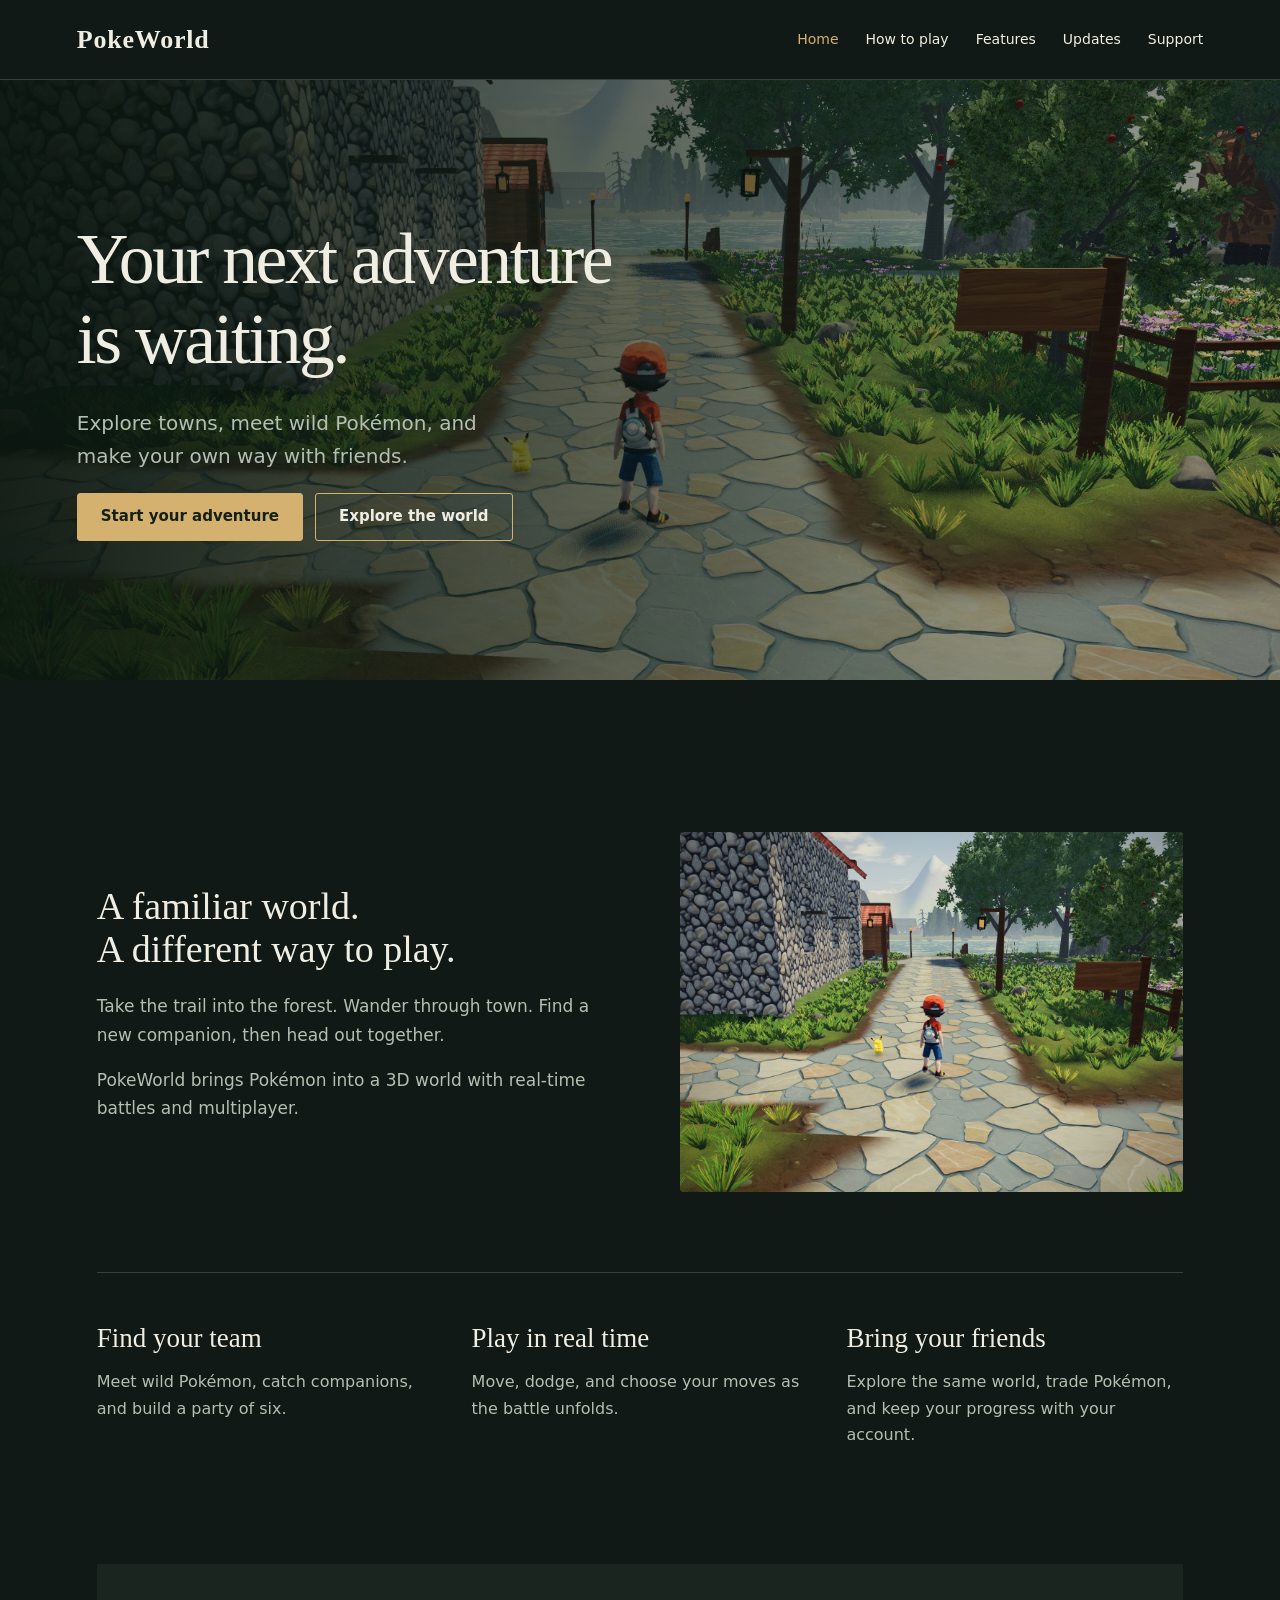
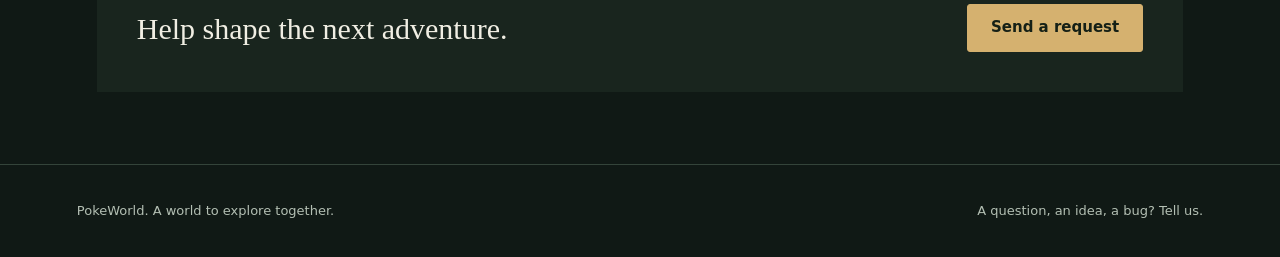
==== index.html @ 802797ab "Publish PokeWorld website and request form" ====
<!doctype html><html lang="en"><head><meta charset="utf-8"><meta name="viewport" content="width=device-width,initial-scale=1"><title>Explore together | PokeWorld</title><link rel="stylesheet" href="style.css"></head><body><a class="hidden" href="#main">Skip to content</a><header><a class="brand" href="index.html">PokeWorld</a><nav aria-label="Main navigation"><a href="index.html" aria-current="page">Home</a><a href="how-to-play.html">How to play</a><a href="features.html">Features</a><a href="updates.html">Updates</a><a href="support.html">Support</a></nav></header><section class="hero" id="main"><div class="copy"><h1>Your next adventure<br>is waiting.</h1><p>Explore towns, meet wild Pokémon, and make your own way with friends.</p><a class="button" href="how-to-play.html">Start your adventure</a><a class="button secondary" href="features.html">Explore the world</a></div></section><main><section class="intro"><div><h2>A familiar world.<br>A different way to play.</h2><p>Take the trail into the forest. Wander through town. Find a new companion, then head out together.</p><p>PokeWorld brings Pokémon into a 3D world with real-time battles and multiplayer.</p></div><img src="assets/world-detail.jpg" alt="A stone path through PokeWorld's green town" loading="lazy"></section><section class="features"><article><h3>Find your team</h3><p>Meet wild Pokémon, catch companions, and build a party of six.</p></article><article><h3>Play in real time</h3><p>Move, dodge, and choose your moves as the battle unfolds.</p></article><article><h3>Bring your friends</h3><p>Explore the same world, trade Pokémon, and keep your progress with your account.</p></article></section><section class="sectioncta"><h2>Help shape the next adventure.</h2><a class="button" href="support.html">Send a request</a></section></main><footer><span>PokeWorld. A world to explore together.</span><a href="support.html">A question, an idea, a bug? Tell us.</a></footer><script src="config.js"></script><script src="site.js"></script></body></html>
---- style.css ----
:root{--bg:#101915;--paper:#19251e;--ink:#f0eee3;--muted:#b3bfb3;--gold:#d5b16f;--line:#34443a}*{box-sizing:border-box}body{margin:0;background:var(--bg);color:var(--ink);font:17px/1.65 system-ui,sans-serif}a{color:inherit;text-decoration:none}a:hover{color:var(--gold)}:focus-visible{outline:3px solid var(--gold);outline-offset:5px}header{height:80px;display:flex;align-items:center;justify-content:space-between;padding:0 6%;border-bottom:1px solid var(--line);gap:20px}.brand{font:700 26px Georgia,serif;letter-spacing:.03em}nav{display:flex;gap:27px;font-size:14px}nav [aria-current]{color:var(--gold)}main{max-width:1240px;margin:auto;padding:72px 6%}h1,h2,h3{font-family:Georgia,serif;font-weight:400;line-height:1.12}h1{font-size:clamp(45px,6vw,78px);margin:0 0 28px;letter-spacing:-.035em}h2{font-size:38px;margin:0 0 22px}h3{font-size:27px}p{max-width:66ch;color:var(--muted)}.hero{min-height:600px;position:relative;display:flex;align-items:center;margin:0;padding:70px 6%;max-width:none;background:linear-gradient(90deg,rgba(10,22,15,.92),rgba(10,22,15,.55) 54%,rgba(10,22,15,.08)),url(assets/world.jpg) center/cover}.hero .copy{max-width:780px}.hero h1{max-width:780px;font-size:clamp(45px,5.6vw,72px)}.hero p{font-size:20px;max-width:440px}.button,button{display:inline-block;border:1px solid var(--gold);border-radius:3px;background:var(--gold);color:#152016;padding:13px 23px;font:650 15px system-ui;cursor:pointer;min-height:48px;transition:background .2s,transform .2s}.button:hover,button:hover{color:#101915;background:#e9c787;transform:translateY(-1px)}.secondary{background:transparent;color:var(--ink);margin-left:12px}.intro{display:grid;grid-template-columns:1fr 1fr;gap:80px;align-items:center;padding:80px 0}.intro img{width:100%;height:360px;object-fit:cover;border-radius:3px}.features{display:grid;grid-template-columns:repeat(3,1fr);gap:38px;border-top:1px solid var(--line);padding:40px 0}.features h3{margin:10px 0}.features p{font-size:16px}.featurelist article{display:grid;grid-template-columns:110px 1fr;border-bottom:1px solid var(--line);padding:28px 0;gap:25px}.featurelist .n{font:italic 35px Georgia;color:var(--gold)}.featurelist h2{font-size:30px;margin:0 0 10px}.featurelist p{margin:0}.lead{font-size:20px;max-width:660px;margin-bottom:48px}.step{padding:24px 0 24px 28px;border-left:2px solid var(--gold);margin:32px 0}.step h2{font-size:28px}kbd{background:#25382b;border:1px solid #4a6150;padding:3px 8px;border-radius:4px;font-size:14px}.controls{display:grid;grid-template-columns:1fr 1fr;gap:16px 50px}.controls div{display:flex;justify-content:space-between;border-bottom:1px solid var(--line);padding:14px 0}.update{padding:28px 0;border-bottom:1px solid var(--line)}.update time{color:var(--gold);font-size:14px}.update h2{font-size:30px;margin:10px 0}.formlayout{display:grid;grid-template-columns:1fr 1.2fr;gap:80px}label{display:block;font-weight:600;margin:20px 0 7px}input,textarea{width:100%;background:#111c16;color:var(--ink);border:1px solid #526357;border-radius:3px;padding:13px;font:inherit}textarea{min-height:180px;resize:vertical}.hint{font-size:13px;color:var(--muted)}.notice{padding:16px 20px;border-left:3px solid var(--gold);background:#263329;margin:24px 0}.hidden{position:absolute;left:-9999px}footer{padding:35px 6%;display:flex;justify-content:space-between;gap:20px;border-top:1px solid var(--line);font-size:13px;color:var(--muted)}.small{font-size:14px}.sectioncta{padding:40px;background:var(--paper);display:flex;justify-content:space-between;align-items:center;gap:30px;margin-top:60px}.sectioncta h2{font-size:30px;margin:0}@media(max-width:760px){header{height:auto;min-height:80px;flex-direction:column;padding:20px;gap:15px}nav{gap:17px;flex-wrap:wrap;justify-content:center;font-size:13px}.hero{min-height:600px;padding:65px 6%;background-position:60%}.hero h1{font-size:55px}.hero p{font-size:18px}.intro,.formlayout{grid-template-columns:1fr;gap:28px}.intro{padding:55px 0}.intro img{height:260px}.features{grid-template-columns:1fr;gap:18px}.controls{grid-template-columns:1fr}.featurelist article{grid-template-columns:45px 1fr;gap:12px}main{padding:48px 6%}.sectioncta{padding:25px;display:block}.sectioncta .button{margin-top:20px}footer{flex-direction:column}h2{font-size:32px}}@media(prefers-reduced-motion:reduce){*{transition:none!important;scroll-behavior:auto!important}}
@media(max-width:760px){.hero .secondary{margin:12px 0 0}.hero .button{display:table}.hero h1{font-size:50px}nav a{min-height:44px;display:flex;align-items:center}header{padding-bottom:8px}.hero{min-height:580px}}
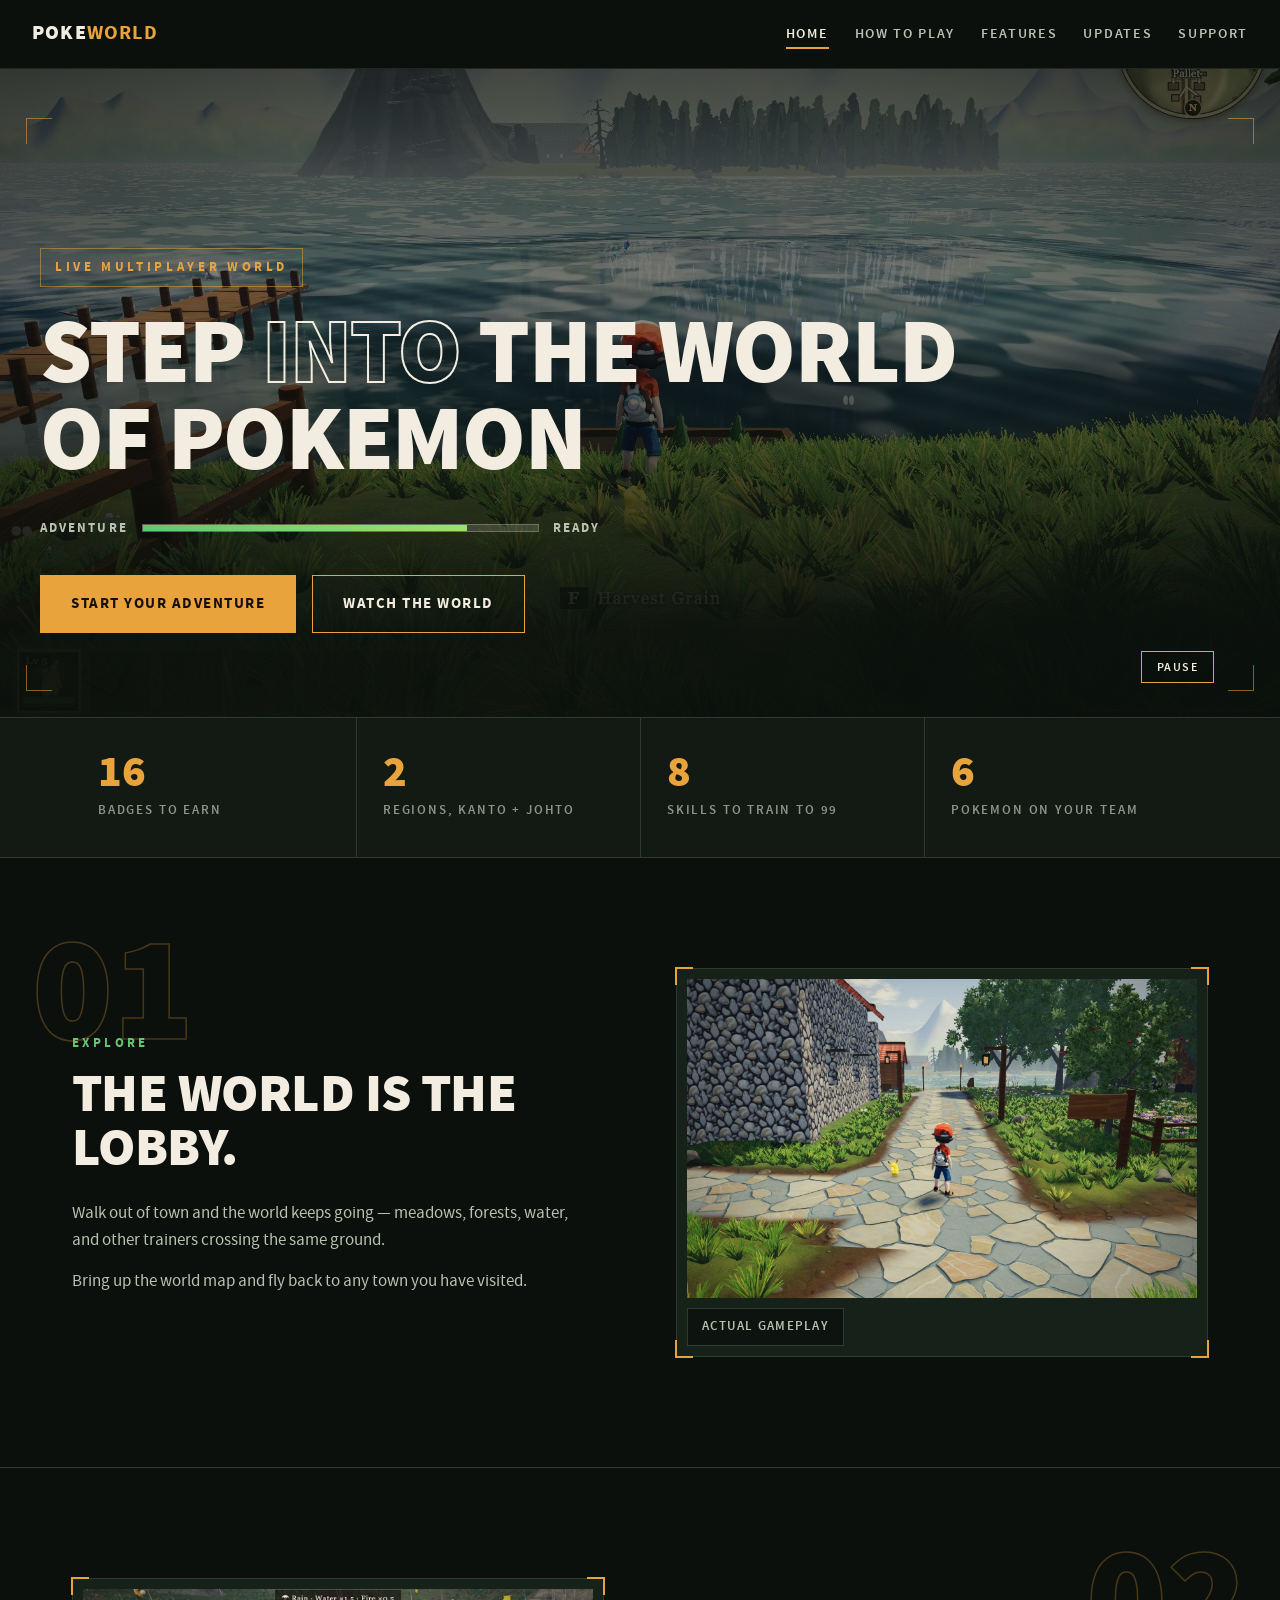
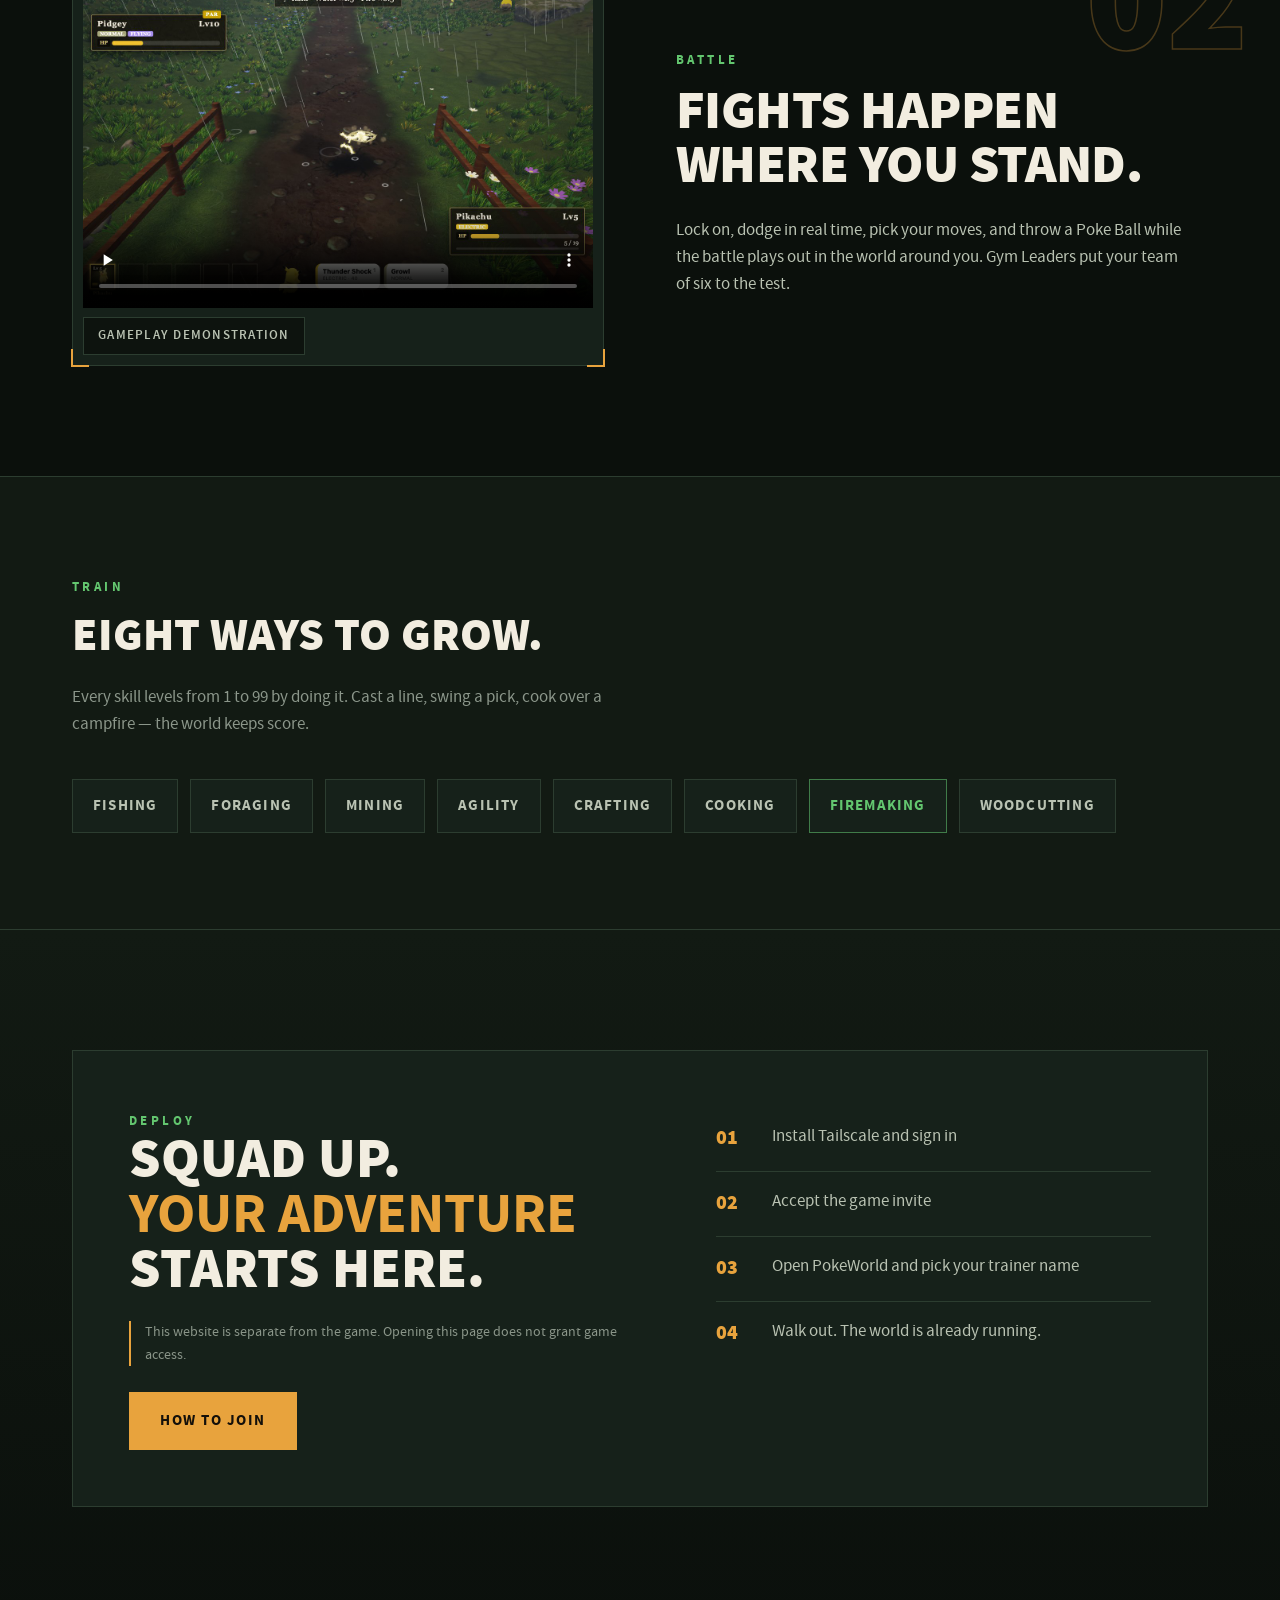
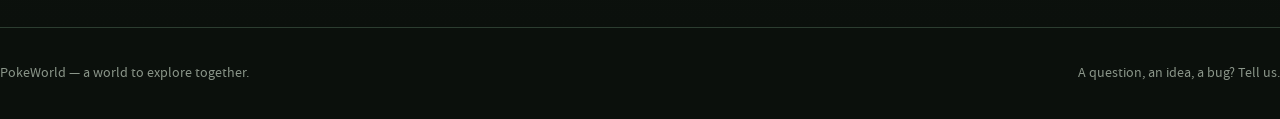
==== commit 18c0c975: "Publish approved Signal website redesign" ====
--- a/index.html
+++ b/index.html
@@ -1 +1,165 @@
-<!doctype html><html lang="en"><head><meta charset="utf-8"><meta name="viewport" content="width=device-width,initial-scale=1"><title>Explore together | PokeWorld</title><link rel="stylesheet" href="style.css"></head><body><a class="hidden" href="#main">Skip to content</a><header><a class="brand" href="index.html">PokeWorld</a><nav aria-label="Main navigation"><a href="index.html" aria-current="page">Home</a><a href="how-to-play.html">How to play</a><a href="features.html">Features</a><a href="updates.html">Updates</a><a href="support.html">Support</a></nav></header><section class="hero" id="main"><div class="copy"><h1>Your next adventure<br>is waiting.</h1><p>Explore towns, meet wild Pokémon, and make your own way with friends.</p><a class="button" href="how-to-play.html">Start your adventure</a><a class="button secondary" href="features.html">Explore the world</a></div></section><main><section class="intro"><div><h2>A familiar world.<br>A different way to play.</h2><p>Take the trail into the forest. Wander through town. Find a new companion, then head out together.</p><p>PokeWorld brings Pokémon into a 3D world with real-time battles and multiplayer.</p></div><img src="assets/world-detail.jpg" alt="A stone path through PokeWorld's green town" loading="lazy"></section><section class="features"><article><h3>Find your team</h3><p>Meet wild Pokémon, catch companions, and build a party of six.</p></article><article><h3>Play in real time</h3><p>Move, dodge, and choose your moves as the battle unfolds.</p></article><article><h3>Bring your friends</h3><p>Explore the same world, trade Pokémon, and keep your progress with your account.</p></article></section><section class="sectioncta"><h2>Help shape the next adventure.</h2><a class="button" href="support.html">Send a request</a></section></main><footer><span>PokeWorld. A world to explore together.</span><a href="support.html">A question, an idea, a bug? Tell us.</a></footer><script src="config.js"></script><script src="site.js"></script></body></html>+<!doctype html><html lang="en"><head><meta charset="utf-8"><meta name="viewport" content="width=device-width,initial-scale=1">
+<title>PokeWorld — a world to explore together</title><meta name="description" content="Step into the world of pokemon. Explore Kanto and Johto, earn 16 badges, and grow a team of six in a live multiplayer world."><meta name="theme-color" content="#0b100c"><meta property="og:title" content="PokeWorld — a world to explore together"><meta property="og:description" content="Step into the world of pokemon. Explore Kanto and Johto, earn 16 badges, and grow a team of six in a live multiplayer world."><meta property="og:image" content="https://ddhkim-gop.github.io/pokeworld-site/assets/world-hero.jpg"><meta property="og:type" content="website">
+
+<style>
+@font-face{font-family:'Source Sans Pro';src:url('signal-black.woff');font-weight:900}
+@font-face{font-family:'Source Sans Pro';src:url('signal-bold.woff');font-weight:700}
+@font-face{font-family:'Source Sans Pro';src:url('signal-semibold.woff');font-weight:600}
+@font-face{font-family:'Source Sans Pro';src:url('signal-regular.woff');font-weight:400}
+
+:root{--night:#0b100c;--night2:#121a13;--panel:#16211a;--line:#2c3d30;--signal:#e8a33d;--hp:#63c66f;--text:#f2ede0;--soft:#b9c2b2;--dim:#8b968a}
+*{margin:0;padding:0;box-sizing:border-box}
+body{background:var(--night);color:var(--text);font:400 17px/1.6 "Source Sans Pro",Arial,sans-serif}
+.wrap{max-width:1200px;margin:0 auto;padding:0 32px}
+.top{position:absolute;top:0;left:0;right:0;z-index:5;display:flex;justify-content:space-between;align-items:center;padding:18px 32px;background:#0b100c;border-bottom:1px solid rgba(44,61,48,.6)}
+.brand{font-weight:900;font-size:20px;letter-spacing:.06em;text-transform:uppercase}
+.brand b{color:var(--signal)}
+.nav a{color:var(--soft);text-decoration:none;font-size:14px;font-weight:600;letter-spacing:.12em;text-transform:uppercase;margin-left:26px}
+.nav a.on{color:var(--text);border-bottom:2px solid var(--signal);padding-bottom:4px}
+/* hero */
+.hero{position:relative;height:56vw;min-height:620px;max-height:780px;display:flex;align-items:flex-end;overflow:hidden}
+.hero video{position:absolute;inset:0;width:100%;height:100%;object-fit:cover;filter:saturate(.92) brightness(.72)}
+.hero .grad{position:absolute;inset:0;background:linear-gradient(180deg,rgba(11,16,12,.72),rgba(11,16,12,.18) 42%,rgba(11,16,12,.94) 88%)}
+.vidpause{position:absolute;bottom:34px;right:66px;z-index:6;background:rgba(11,16,12,.72);color:var(--text);border:1px solid var(--signal);padding:9px 15px;font:600 12px/1 "Source Sans Pro",Arial,sans-serif;letter-spacing:.12em;text-transform:uppercase;cursor:pointer}
+.hud{position:absolute;border:1px solid rgba(232,163,61,.55);width:26px;height:26px;z-index:4}
+.hud.tl{top:118px;left:26px;border-right:0;border-bottom:0}.hud.tr{top:118px;right:26px;border-left:0;border-bottom:0}
+.hud.bl{bottom:26px;left:26px;border-right:0;border-top:0}.hud.br{bottom:26px;right:26px;border-left:0;border-top:0}
+.hero-in{position:relative;z-index:3;width:100%;padding:0 0 84px}
+.kick{display:inline-block;font-weight:700;font-size:13px;letter-spacing:.28em;text-transform:uppercase;color:var(--signal);border:1px solid rgba(232,163,61,.5);padding:8px 14px;margin-bottom:26px}
+h1{font-weight:900;font-size:clamp(52px,8.4vw,118px);line-height:.95;text-transform:uppercase;letter-spacing:-.015em;max-width:9em}
+@media(min-width:761px){.hero h1{max-width:11em;font-size:clamp(70px,7.2vw,100px)}}
+h1 .o{-webkit-text-stroke:2px var(--text);color:transparent}
+.hp{display:flex;align-items:center;gap:14px;margin:30px 0 36px;max-width:560px}
+.hp .bar{flex:1;height:8px;background:rgba(242,237,224,.14);border:1px solid rgba(242,237,224,.25)}
+.hp .bar i{display:block;height:100%;width:82%;background:linear-gradient(90deg,var(--hp),#9be26a)}
+.hp span{font-size:13px;font-weight:700;letter-spacing:.16em;color:var(--soft);text-transform:uppercase;white-space:nowrap}
+.cta{display:flex;gap:16px;flex-wrap:wrap}
+.btn{font-weight:700;font-size:15px;letter-spacing:.1em;text-transform:uppercase;text-decoration:none;padding:16px 30px;border:1px solid var(--signal)}
+.btn.p{background:var(--signal);color:#14100a}.btn.g{color:var(--text)}
+/* stats strip */
+.stats{border-top:1px solid var(--line);border-bottom:1px solid var(--line);background:var(--night2)}
+.stats .wrap{display:grid;grid-template-columns:repeat(4,1fr);gap:0}
+.stat{padding:34px 26px;border-left:1px solid var(--line)}
+.stat:first-child{border-left:0}
+.stat b{display:block;font-weight:900;font-size:44px;line-height:1;color:var(--signal)}
+.stat span{font-size:13px;font-weight:600;letter-spacing:.14em;text-transform:uppercase;color:var(--dim)}
+/* mission sections */
+.mission{position:relative;padding:110px 0;border-bottom:1px solid var(--line)}
+.mission .grid{display:grid;grid-template-columns:1fr 1fr;gap:72px;align-items:center}
+.mission.flip .grid .txt{order:2}
+.mission:not(.flip) .num{left:32px;right:auto}
+.mission .grid{position:relative;z-index:1}
+.num{position:absolute;top:64px;right:32px;z-index:0;font-weight:900;font-size:150px;line-height:1;color:transparent;-webkit-text-stroke:1.5px rgba(232,163,61,.28)}
+.mission h2{font-weight:900;font-size:clamp(34px,4.2vw,56px);line-height:1;text-transform:uppercase;letter-spacing:-.01em;margin:14px 0 22px}
+.tag{font-weight:700;font-size:13px;letter-spacing:.26em;text-transform:uppercase;color:var(--hp)}
+.mission p{color:var(--soft);max-width:30em}
+.mission p+p{margin-top:14px}
+.frame{position:relative;border:1px solid var(--line);background:var(--panel);padding:10px}
+.frame img,.frame video{display:block;width:100%;height:auto}
+.frame .cap{position:absolute;left:22px;bottom:22px;background:rgba(11,16,12,.82);border:1px solid var(--line);padding:8px 14px;font-size:12.5px;font-weight:600;letter-spacing:.1em;text-transform:uppercase;color:var(--soft)}
+.tick{position:absolute;width:18px;height:18px;border:2px solid var(--signal)}
+.tick.a{top:-2px;left:-2px;border-right:0;border-bottom:0}.tick.b{top:-2px;right:-2px;border-left:0;border-bottom:0}
+.tick.c{bottom:-2px;left:-2px;border-right:0;border-top:0}.tick.d{bottom:-2px;right:-2px;border-left:0;border-top:0}
+/* skill chips */
+.skills{background:var(--night2);border-bottom:1px solid var(--line);padding:96px 0}
+.skills h2{font-weight:900;font-size:clamp(30px,3.6vw,46px);text-transform:uppercase;margin-bottom:10px}
+.skills .sub{color:var(--dim);margin-bottom:40px;max-width:34em}
+.chips{display:flex;flex-wrap:wrap;gap:12px}
+.chip{border:1px solid var(--line);padding:14px 20px;font-weight:700;font-size:15px;letter-spacing:.08em;text-transform:uppercase;color:var(--soft);background:var(--panel)}
+.chip.hot{border-color:rgba(99,198,111,.55);color:var(--hp)}
+/* join */
+.join{padding:120px 0;background:linear-gradient(180deg,var(--night2),var(--night))}
+.join .card{border:1px solid var(--line);background:var(--panel);padding:56px;display:grid;grid-template-columns:1.1fr .9fr;gap:56px}
+.join h2{font-weight:900;font-size:clamp(34px,4.4vw,58px);line-height:.98;text-transform:uppercase}
+.join h2 b{color:var(--signal)}
+.steps{list-style:none;counter-reset:s}
+.steps li{counter-increment:s;display:flex;gap:18px;padding:16px 0;border-bottom:1px solid var(--line);color:var(--soft)}
+.steps li::before{content:"0" counter(s);font-weight:900;color:var(--signal);font-size:20px;min-width:38px}
+.steps li:last-child{border-bottom:0}
+.note{margin-top:22px;font-size:14px;color:var(--dim);border-left:2px solid var(--signal);padding-left:14px}
+footer{padding:34px 0;border-top:1px solid var(--line);display:flex;justify-content:space-between;color:var(--dim);font-size:14px}
+@media(max-width:760px){
+ .top{flex-wrap:wrap;justify-content:center;row-gap:10px}.nav{display:flex;flex-wrap:wrap;justify-content:center;row-gap:6px}.nav a{margin:0 10px;font-size:11.5px;letter-spacing:.09em}
+ .top{padding:16px 18px}.hero{height:auto;min-height:600px}.hero-in{padding:0 32px 56px}
+ .stats .wrap{grid-template-columns:1fr 1fr}
+ .stat{padding:22px 18px}.stat b{font-size:32px}
+ .mission{padding:72px 0}.mission .grid{grid-template-columns:1fr;gap:32px}
+ .mission.flip .grid .txt{order:0}
+ .num{font-size:84px;top:32px;right:18px}.mission:not(.flip) .num{left:18px;right:auto}
+ .join .card{grid-template-columns:1fr;padding:32px 22px}
+ footer{flex-direction:column;gap:8px;padding:28px 32px}
+}
+@media(max-width:760px){.hero{min-height:660px}.hero-in{padding-top:154px}.hud.tl,.hud.tr{top:148px}}
+.frame .cap{position:static;display:inline-block;margin-top:10px}
+</style></head><body>
+<header class="top"><div class="brand">Poke<b>World</b></div>
+<nav class="nav"><a class="on" href="index.html">Home</a><a href="how-to-play.html">How to play</a><a href="features.html">Features</a><a href="updates.html">Updates</a><a href="support.html">Support</a></nav></header>
+
+<section class="hero">
+<video autoplay muted loop playsinline aria-hidden="true" tabindex="-1" poster="assets/exploration-poster.jpg"><source src="assets/clips/world-walk.mp4" type="video/mp4"></video>
+<div class="grad"></div>
+<button class="vidpause" type="button" aria-label="Pause background video">Pause</button>
+<span class="hud tl"></span><span class="hud tr"></span><span class="hud bl"></span><span class="hud br"></span>
+<div class="hero-in wrap">
+<span class="kick">Live multiplayer world</span>
+<h1>Step <span class="o">into</span> the world of pokemon</h1>
+<div class="hp"><span>Adventure</span><div class="bar"><i></i></div><span>Ready</span></div>
+<div class="cta"><a class="btn p" href="how-to-play.html">Start your adventure</a><a class="btn g" href="#world">Watch the world</a></div>
+</div></section>
+
+<section class="stats"><div class="wrap">
+<div class="stat"><b>16</b><span>Badges to earn</span></div>
+<div class="stat"><b>2</b><span>Regions, Kanto + Johto</span></div>
+<div class="stat"><b>8</b><span>Skills to train to 99</span></div>
+<div class="stat"><b>6</b><span>Pokemon on your team</span></div>
+</div></section>
+
+<section class="mission" id="world"><div class="wrap">
+<span class="num">01</span>
+<div class="grid"><div class="txt">
+<span class="tag">Explore</span>
+<h2>The world is the lobby.</h2>
+<p>Walk out of town and the world keeps going — meadows, forests, water, and other trainers crossing the same ground.</p>
+<p>Bring up the world map and fly back to any town you have visited.</p>
+</div>
+<div class="frame"><span class="tick a"></span><span class="tick b"></span><span class="tick c"></span><span class="tick d"></span>
+<img src="assets/world-hero.jpg" alt="A trainer and Pikachu looking over the water at sunset"><span class="cap">Actual gameplay</span></div>
+</div></div></section>
+
+<section class="mission flip"><div class="wrap">
+<span class="num">02</span>
+<div class="grid"><div class="txt">
+<span class="tag">Battle</span>
+<h2>Fights happen where you stand.</h2>
+<p>Lock on, dodge in real time, pick your moves, and throw a Poke Ball while the battle plays out in the world around you. Gym Leaders put your team of six to the test.</p>
+</div>
+<div class="frame"><span class="tick a"></span><span class="tick b"></span><span class="tick c"></span><span class="tick d"></span>
+<video controls preload="none" playsinline poster="assets/battle-poster.jpg" src="assets/clips/battle.mp4"></video>
+<span class="cap">Gameplay demonstration</span></div>
+</div></div></section>
+
+<section class="skills"><div class="wrap">
+<span class="tag">Train</span>
+<h2>Eight ways to grow.</h2>
+<p class="sub">Every skill levels from 1 to 99 by doing it. Cast a line, swing a pick, cook over a campfire — the world keeps score.</p>
+<div class="chips">
+<span class="chip">Fishing</span><span class="chip">Foraging</span><span class="chip">Mining</span><span class="chip">Agility</span>
+<span class="chip">Crafting</span><span class="chip">Cooking</span><span class="chip hot">Firemaking</span><span class="chip">Woodcutting</span>
+</div></div></section>
+
+<section class="join"><div class="wrap"><div class="card">
+<div><span class="tag">Deploy</span>
+<h2>Squad up.<br><b>Your adventure</b> starts here.</h2>
+<p class="note">This website is separate from the game. Opening this page does not grant game access.</p>
+<div class="cta" style="margin-top:26px"><a class="btn p" href="how-to-play.html">How to join</a></div>
+</div>
+<ol class="steps">
+<li>Install Tailscale and sign in</li>
+<li>Accept the game invite</li>
+<li>Open PokeWorld and pick your trainer name</li>
+<li>Walk out. The world is already running.</li>
+</ol>
+</div></div></section>
+
+<footer><span>PokeWorld — a world to explore together.</span><span>A question, an idea, a bug? Tell us.</span></footer>
+<script>(function(){var v=document.querySelector(".hero video"),b=document.querySelector(".vidpause");if(v&&b){b.addEventListener("click",function(){if(v.paused){v.play();b.textContent="Pause";b.setAttribute("aria-label","Pause background video")}else{v.pause();b.textContent="Play";b.setAttribute("aria-label","Play background video")}})}})();</script></body></html>
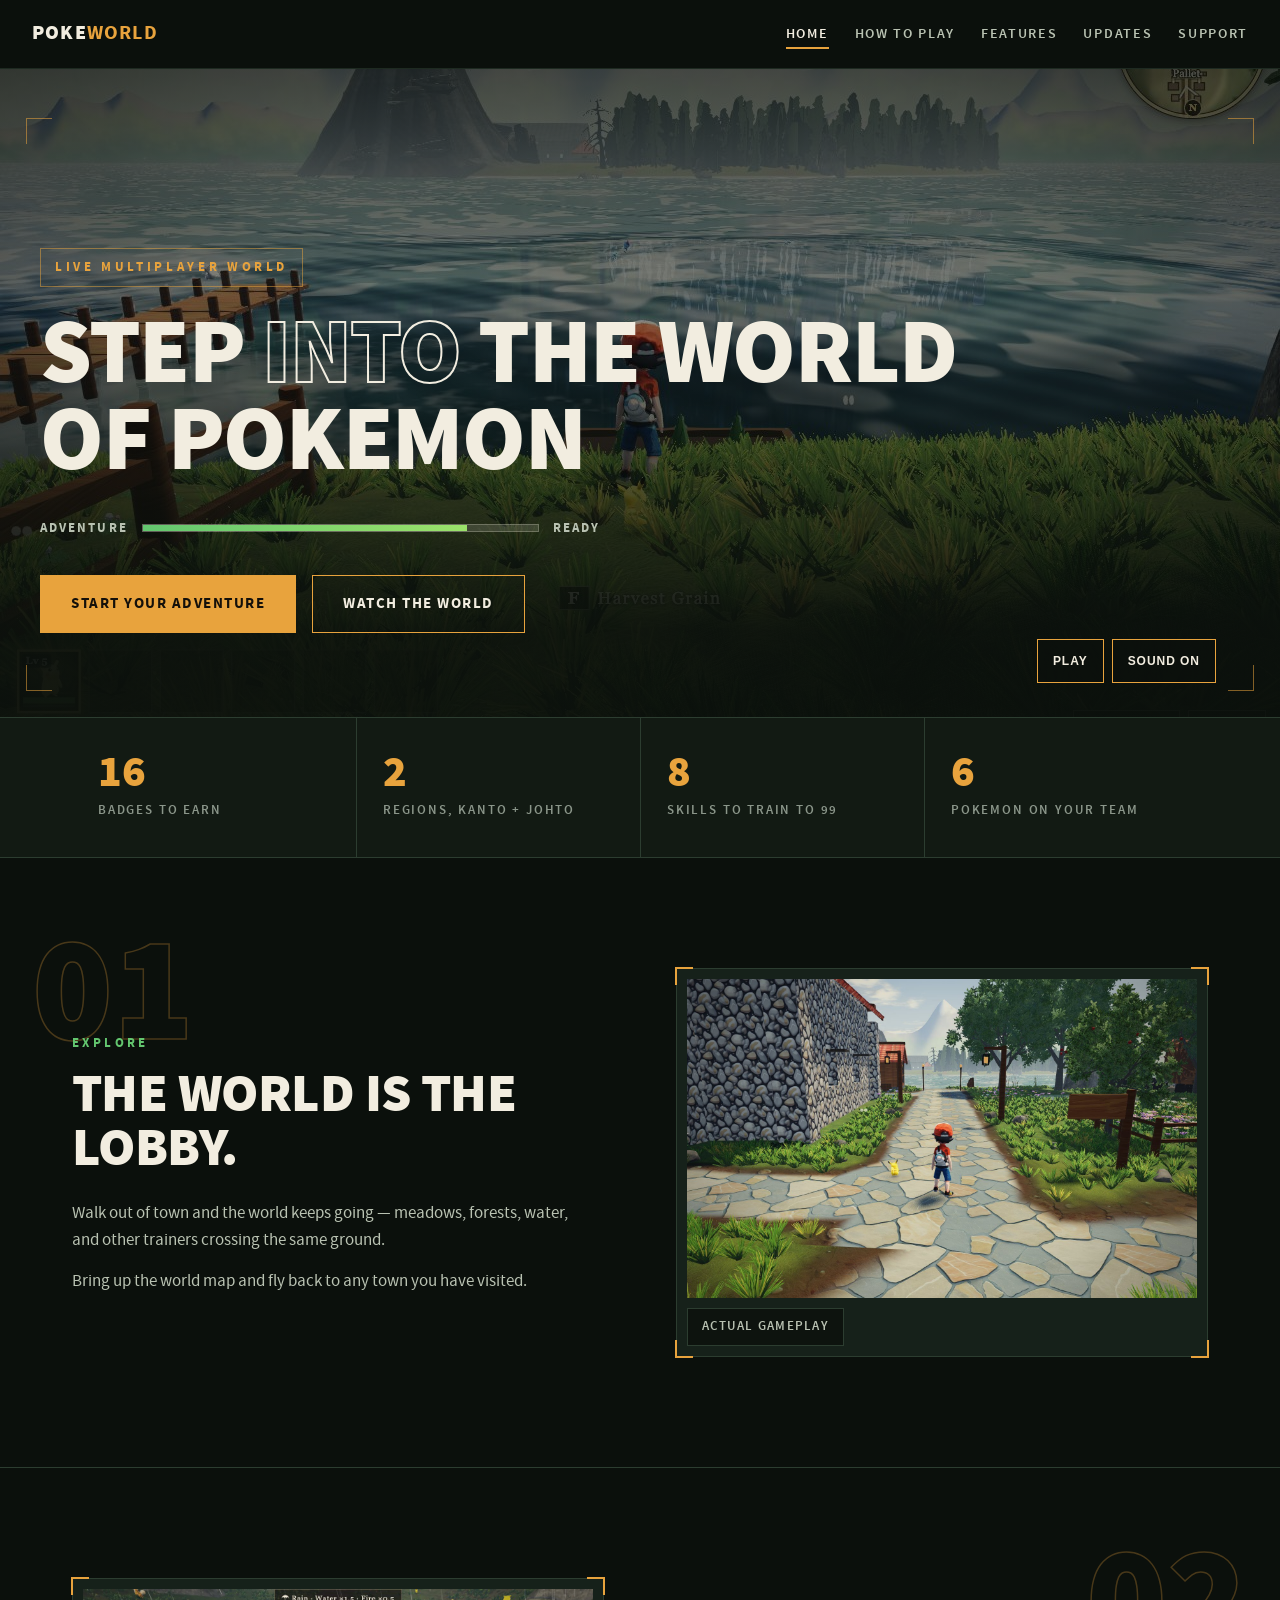
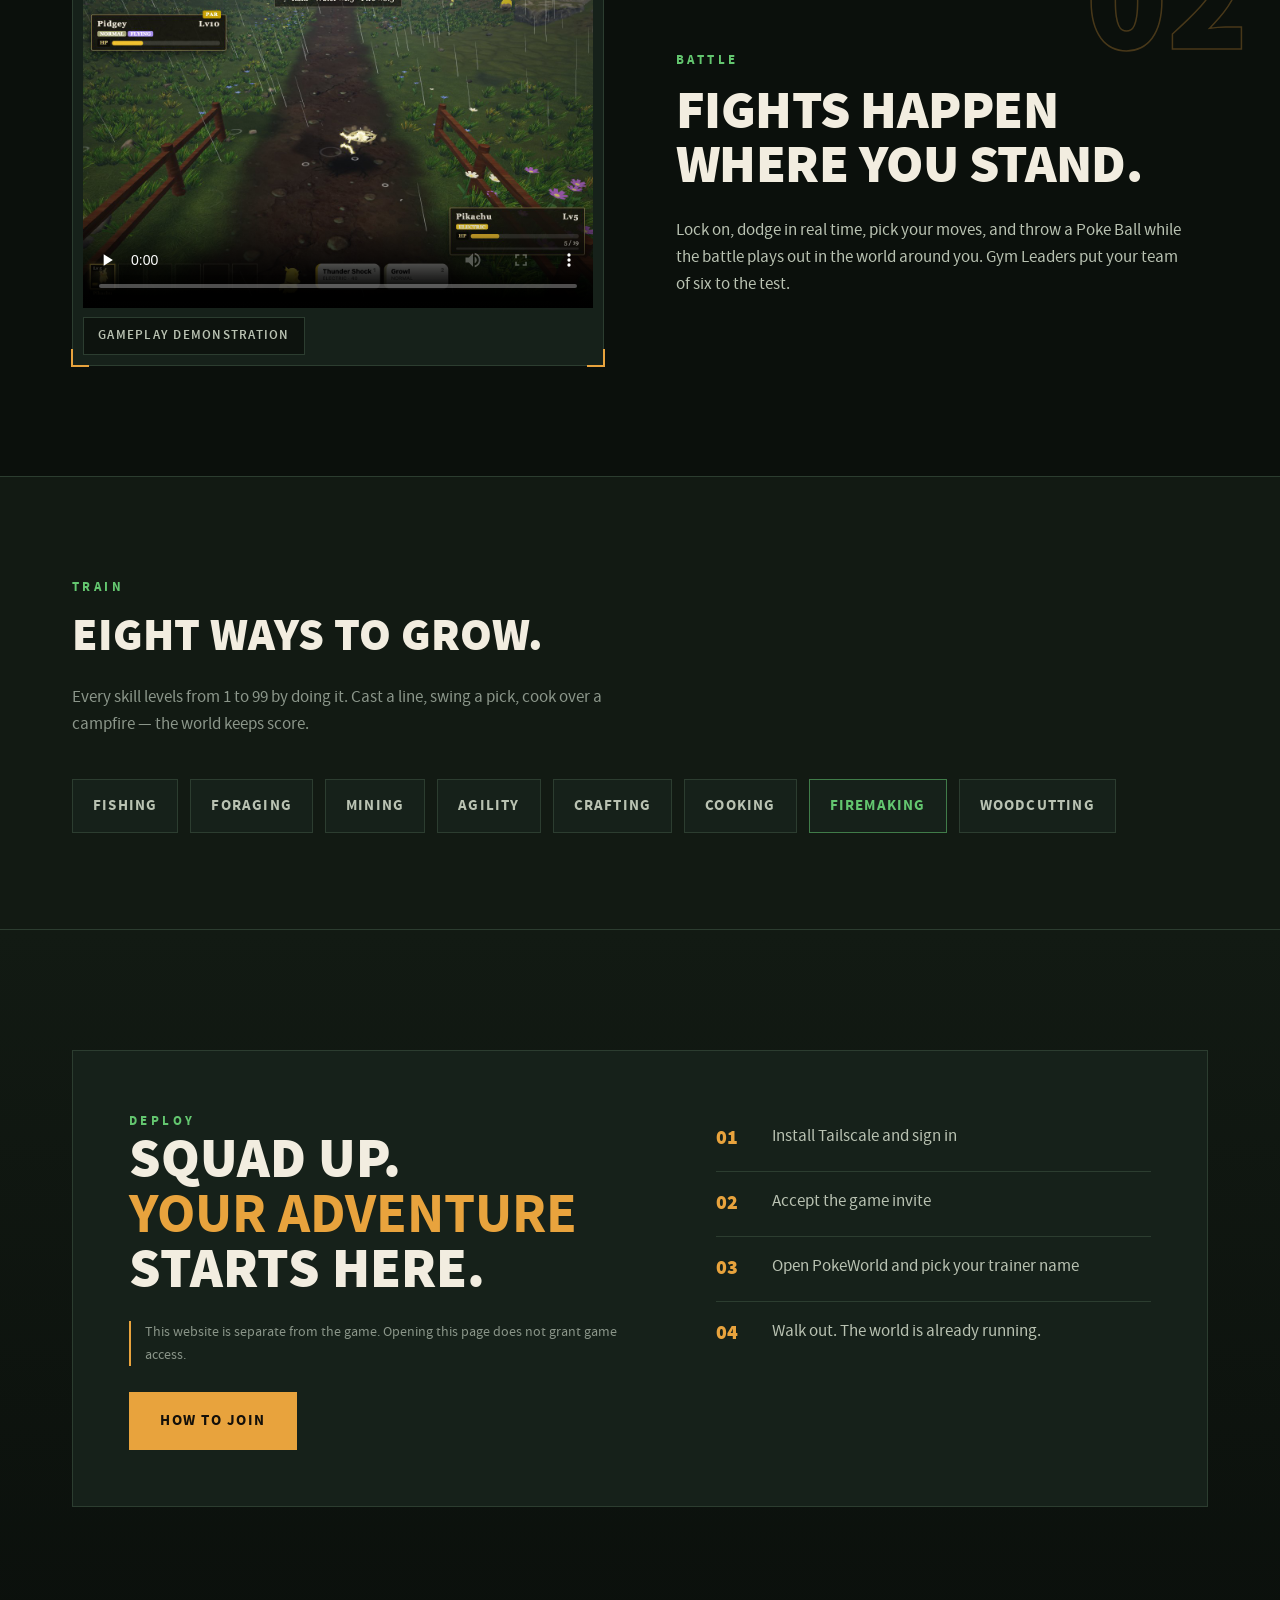
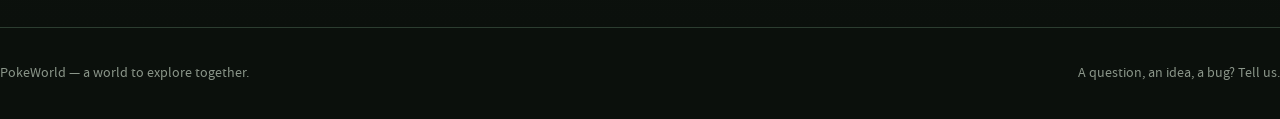
==== commit edd119a6: "Restore game audio in website clips and add sound control" ====
--- a/index.html
+++ b/index.html
@@ -91,6 +91,13 @@
 }
 @media(max-width:760px){.hero{min-height:660px}.hero-in{padding-top:154px}.hud.tl,.hud.tr{top:148px}}
 .frame .cap{position:static;display:inline-block;margin-top:10px}
+.video-actions{position:absolute;bottom:34px;right:max(20px,5vw);z-index:6;display:flex;gap:8px;flex-wrap:wrap;justify-content:flex-end;max-width:calc(100% - 40px)}
+.video-actions button{background:rgba(11,16,12,.85);color:var(--text);border:1px solid var(--signal);padding:12px 15px;min-height:44px;font:600 12px/1 Arial,sans-serif;letter-spacing:.08em;text-transform:uppercase;cursor:pointer}
+.video-actions .vidpause{position:static}
+.video-actions button:focus-visible{outline:3px solid var(--signal);outline-offset:3px}
+.video-status{position:absolute;width:1px;height:1px;overflow:hidden;clip-path:inset(50%)}
+@media(max-width:600px){.video-actions{bottom:20px;right:20px}}
+
 </style></head><body>
 <header class="top"><div class="brand">Poke<b>World</b></div>
 <nav class="nav"><a class="on" href="index.html">Home</a><a href="how-to-play.html">How to play</a><a href="features.html">Features</a><a href="updates.html">Updates</a><a href="support.html">Support</a></nav></header>
@@ -98,7 +105,7 @@
 <section class="hero">
 <video autoplay muted loop playsinline aria-hidden="true" tabindex="-1" poster="assets/exploration-poster.jpg"><source src="assets/clips/world-walk.mp4" type="video/mp4"></video>
 <div class="grad"></div>
-<button class="vidpause" type="button" aria-label="Pause background video">Pause</button>
+<div class="video-actions"><button class="vidpause" type="button" aria-label="Pause background video">Pause</button><button class="vidsound" type="button" aria-label="Unmute background video" aria-pressed="false">Sound on</button></div><span class="video-status" role="status" aria-live="polite"></span>
 <span class="hud tl"></span><span class="hud tr"></span><span class="hud bl"></span><span class="hud br"></span>
 <div class="hero-in wrap">
 <span class="kick">Live multiplayer world</span>
@@ -162,4 +169,25 @@
 </div></div></section>
 
 <footer><span>PokeWorld — a world to explore together.</span><span>A question, an idea, a bug? Tell us.</span></footer>
-<script>(function(){var v=document.querySelector(".hero video"),b=document.querySelector(".vidpause");if(v&&b){b.addEventListener("click",function(){if(v.paused){v.play();b.textContent="Pause";b.setAttribute("aria-label","Pause background video")}else{v.pause();b.textContent="Play";b.setAttribute("aria-label","Play background video")}})}})();</script></body></html>
+<script>
+// Stage with real audio-bearing replacement clips. No autoplay sound.
+const video=document.querySelector('.hero video');
+const pause=document.querySelector('.vidpause');
+const sound=document.querySelector('.vidsound');
+if(video&&pause&&sound){
+ const status=document.querySelector('.video-status');
+ const sync=()=>{
+  pause.textContent=video.paused?'Play':'Pause';pause.setAttribute('aria-label',video.paused?'Play background video':'Pause background video');
+  const audible=!video.muted&&video.volume>0;sound.textContent=audible?'Sound off':'Sound on';sound.setAttribute('aria-pressed',String(audible));sound.setAttribute('aria-label',audible?'Mute background video':'Unmute background video');
+ };
+ const failed=()=>{video.muted=true;if(status)status.textContent='Playback could not start. Try Play again.';sync();};
+ pause.addEventListener('click',async()=>{if(status)status.textContent='';if(video.paused){try{await video.play();}catch{failed();}}else video.pause();sync();});
+ sound.addEventListener('click',async()=>{if(status)status.textContent='';video.muted=!video.muted;if(!video.muted&&video.volume===0)video.volume=1;try{if(!video.muted&&video.paused)await video.play();}catch{failed();}sync();});
+ for(const event of ['play','pause','volumechange','ended'])video.addEventListener(event,sync);
+ // Background and battle sound should not play on top of each other.
+ for(const clip of document.querySelectorAll('video[controls]'))clip.addEventListener('play',()=>{video.muted=true;sync();});
+ video.muted=true;sync();
+}
+
+</script>
+</body></html>
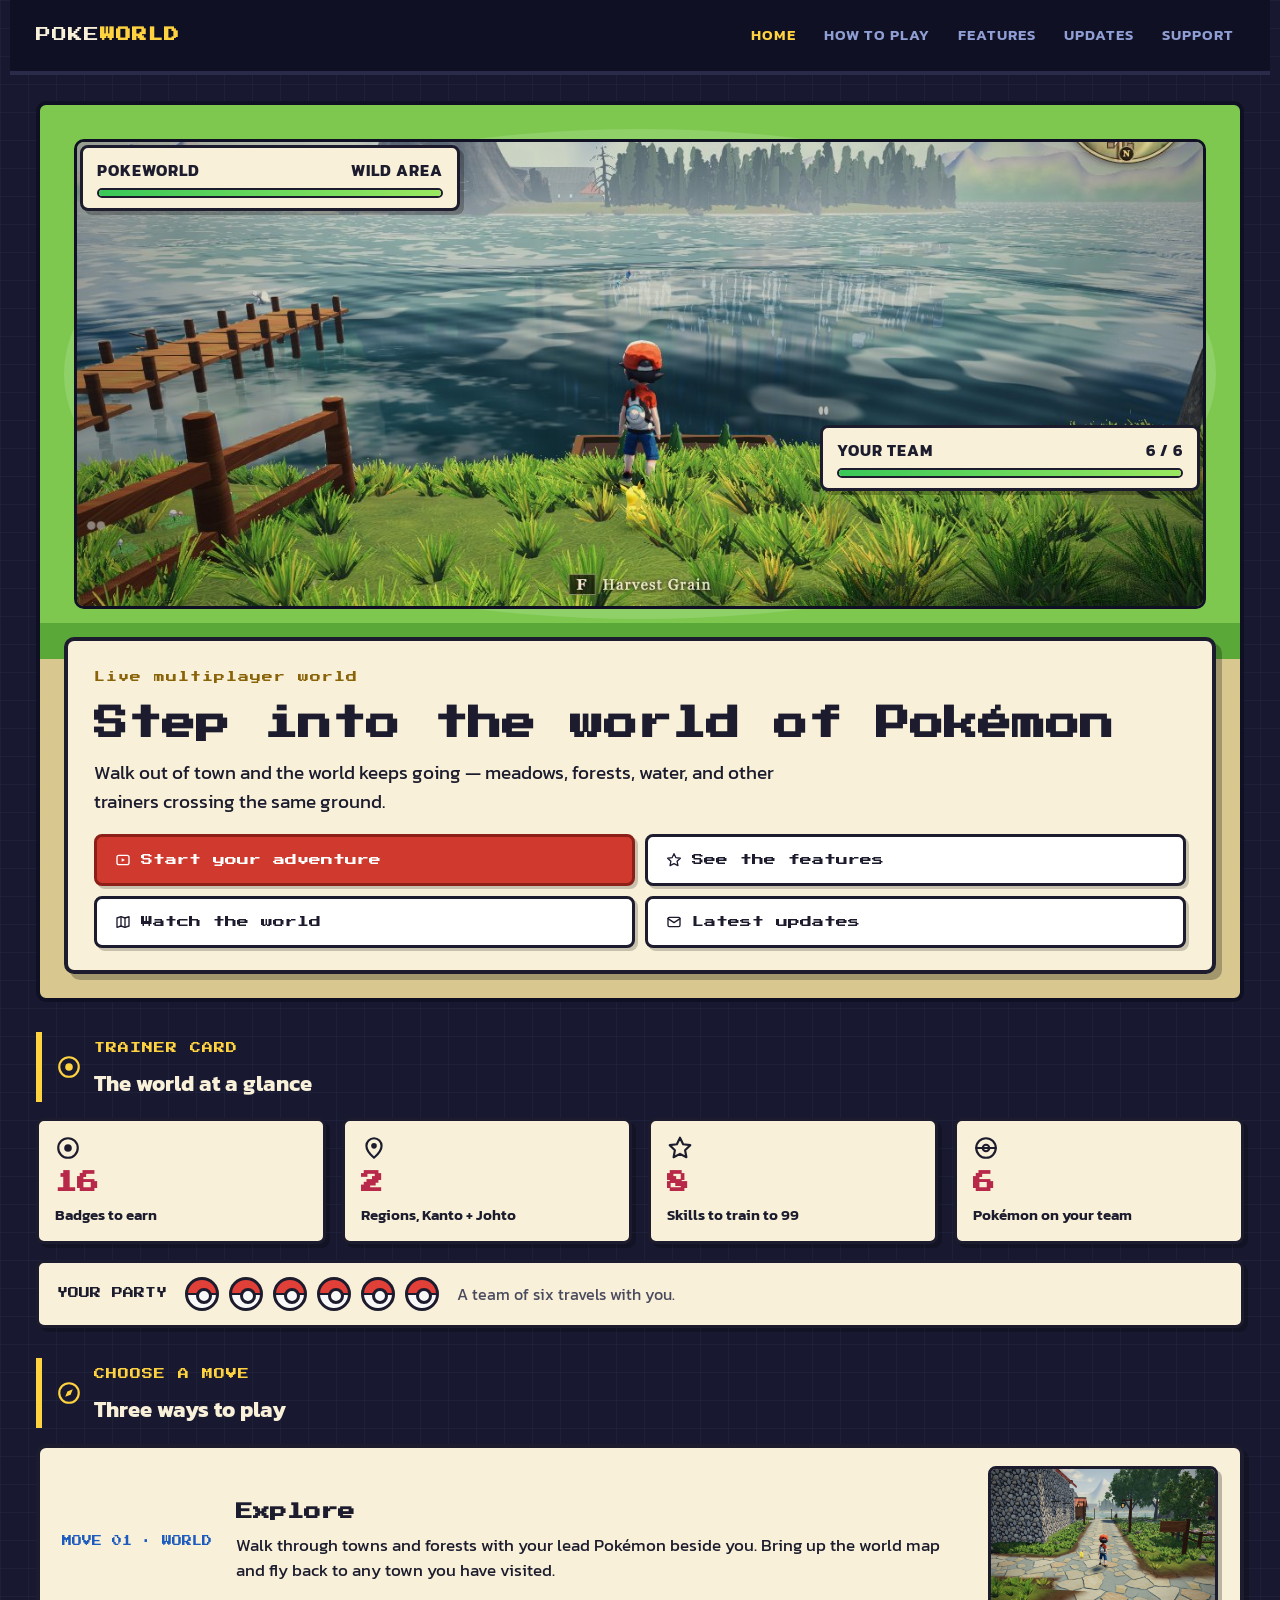
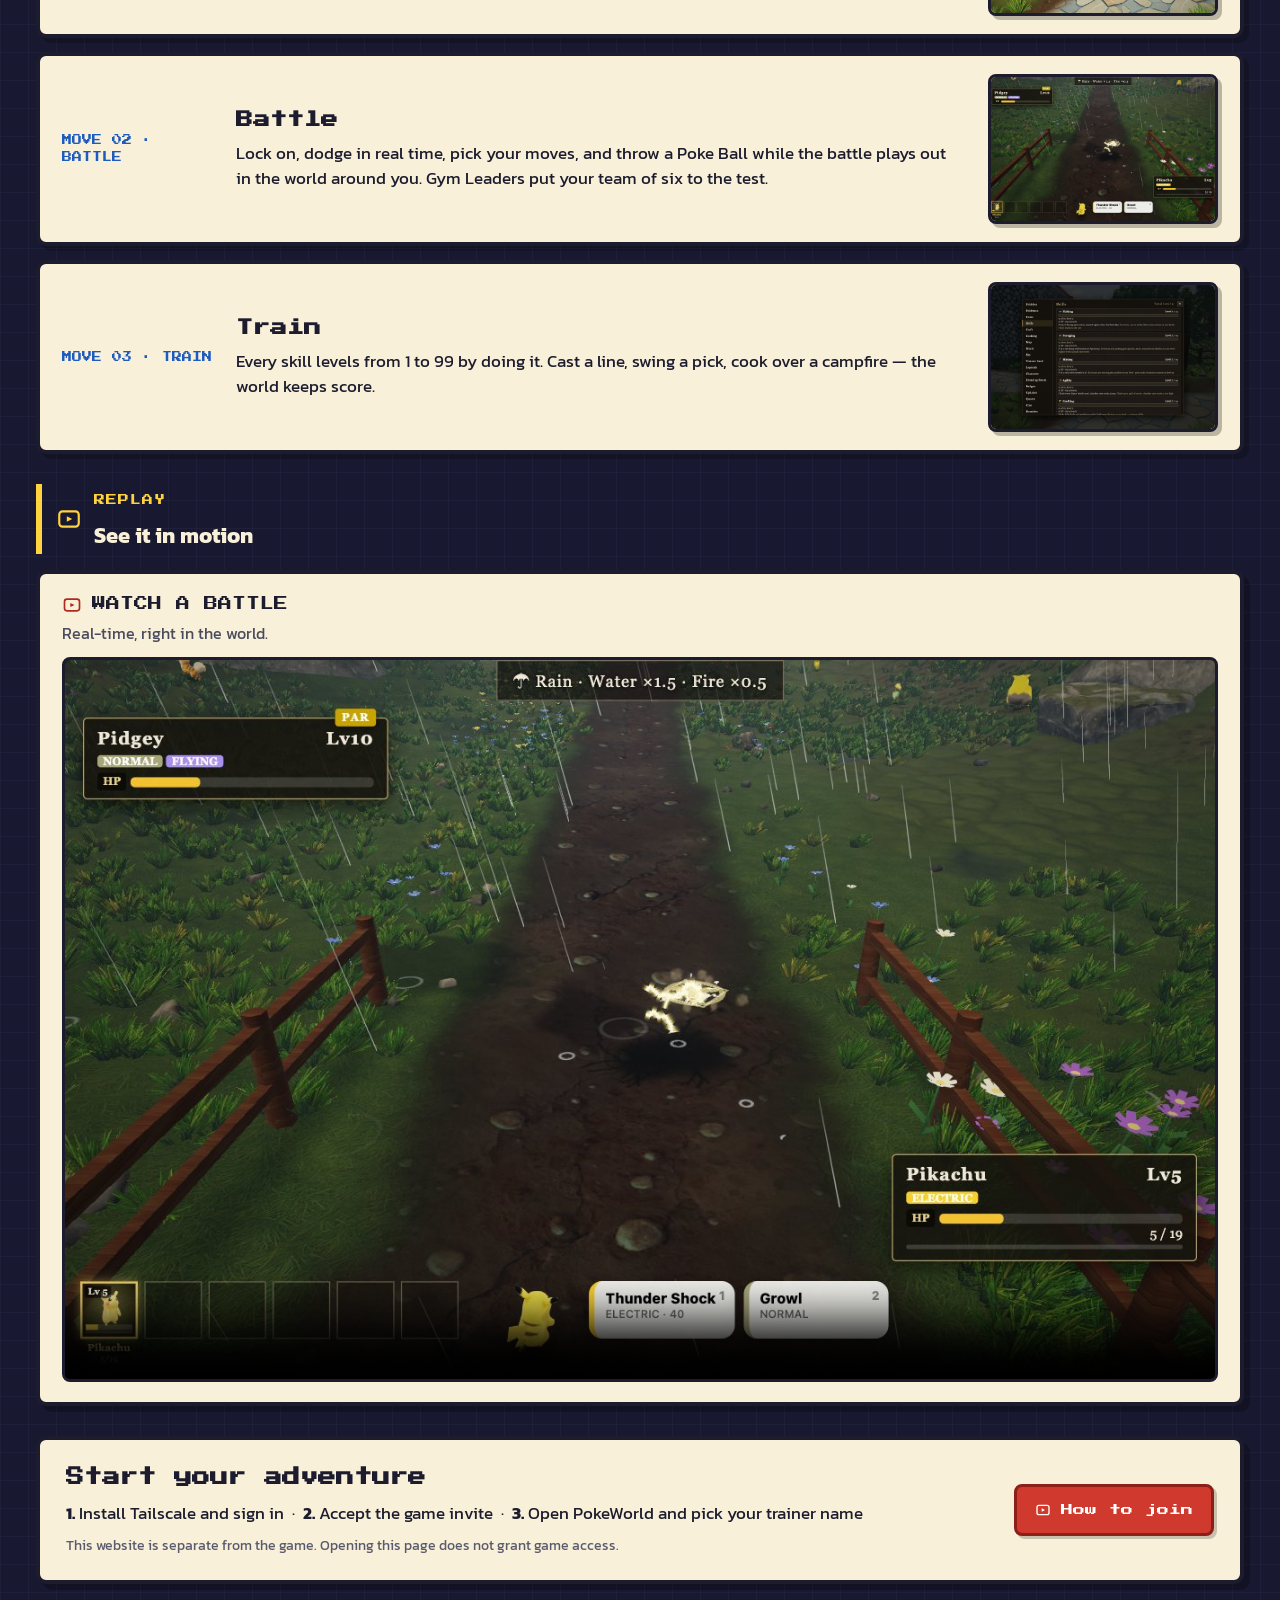
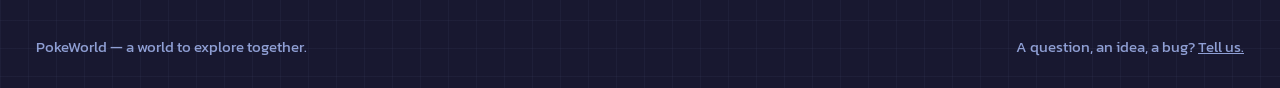
==== commit b2348d56: "Battle Screen redesign (v10): wire real invite/game links and live support form" ====
--- a/index.html
+++ b/index.html
@@ -1,193 +1,172 @@
-<!doctype html><html lang="en"><head><meta charset="utf-8"><meta name="viewport" content="width=device-width,initial-scale=1">
-<title>PokeWorld — a world to explore together</title><meta name="description" content="Step into the world of pokemon. Explore Kanto and Johto, earn 16 badges, and grow a team of six in a live multiplayer world."><meta name="theme-color" content="#0b100c"><meta property="og:title" content="PokeWorld — a world to explore together"><meta property="og:description" content="Step into the world of pokemon. Explore Kanto and Johto, earn 16 badges, and grow a team of six in a live multiplayer world."><meta property="og:image" content="https://ddhkim-gop.github.io/pokeworld-site/assets/world-hero.jpg"><meta property="og:type" content="website">
+<!DOCTYPE html><html lang="en"><head><meta charset="utf-8"><meta name="viewport" content="width=device-width, initial-scale=1">
+<title>PokeWorld - Battle Screen (full draft)</title>
+<link href="https://fonts.googleapis.com/css2?family=Press+Start+2P&family=Kanit:wght@400;600;700&display=swap" rel="stylesheet">
+<style>
 
-<style>
-@font-face{font-family:'Source Sans Pro';src:url('signal-black.woff');font-weight:900}
-@font-face{font-family:'Source Sans Pro';src:url('signal-bold.woff');font-weight:700}
-@font-face{font-family:'Source Sans Pro';src:url('signal-semibold.woff');font-weight:600}
-@font-face{font-family:'Source Sans Pro';src:url('signal-regular.woff');font-weight:400}
-
-:root{--night:#0b100c;--night2:#121a13;--panel:#16211a;--line:#2c3d30;--signal:#e8a33d;--hp:#63c66f;--text:#f2ede0;--soft:#b9c2b2;--dim:#8b968a}
-*{margin:0;padding:0;box-sizing:border-box}
-body{background:var(--night);color:var(--text);font:400 17px/1.6 "Source Sans Pro",Arial,sans-serif}
-.wrap{max-width:1200px;margin:0 auto;padding:0 32px}
-.top{position:absolute;top:0;left:0;right:0;z-index:5;display:flex;justify-content:space-between;align-items:center;padding:18px 32px;background:#0b100c;border-bottom:1px solid rgba(44,61,48,.6)}
-.brand{font-weight:900;font-size:20px;letter-spacing:.06em;text-transform:uppercase}
-.brand b{color:var(--signal)}
-.nav a{color:var(--soft);text-decoration:none;font-size:14px;font-weight:600;letter-spacing:.12em;text-transform:uppercase;margin-left:26px}
-.nav a.on{color:var(--text);border-bottom:2px solid var(--signal);padding-bottom:4px}
-/* hero */
-.hero{position:relative;height:56vw;min-height:620px;max-height:780px;display:flex;align-items:flex-end;overflow:hidden}
-.hero video{position:absolute;inset:0;width:100%;height:100%;object-fit:cover;filter:saturate(.92) brightness(.72)}
-.hero .grad{position:absolute;inset:0;background:linear-gradient(180deg,rgba(11,16,12,.72),rgba(11,16,12,.18) 42%,rgba(11,16,12,.94) 88%)}
-.vidpause{position:absolute;bottom:34px;right:66px;z-index:6;background:rgba(11,16,12,.72);color:var(--text);border:1px solid var(--signal);padding:9px 15px;font:600 12px/1 "Source Sans Pro",Arial,sans-serif;letter-spacing:.12em;text-transform:uppercase;cursor:pointer}
-.hud{position:absolute;border:1px solid rgba(232,163,61,.55);width:26px;height:26px;z-index:4}
-.hud.tl{top:118px;left:26px;border-right:0;border-bottom:0}.hud.tr{top:118px;right:26px;border-left:0;border-bottom:0}
-.hud.bl{bottom:26px;left:26px;border-right:0;border-top:0}.hud.br{bottom:26px;right:26px;border-left:0;border-top:0}
-.hero-in{position:relative;z-index:3;width:100%;padding:0 0 84px}
-.kick{display:inline-block;font-weight:700;font-size:13px;letter-spacing:.28em;text-transform:uppercase;color:var(--signal);border:1px solid rgba(232,163,61,.5);padding:8px 14px;margin-bottom:26px}
-h1{font-weight:900;font-size:clamp(52px,8.4vw,118px);line-height:.95;text-transform:uppercase;letter-spacing:-.015em;max-width:9em}
-@media(min-width:761px){.hero h1{max-width:11em;font-size:clamp(70px,7.2vw,100px)}}
-h1 .o{-webkit-text-stroke:2px var(--text);color:transparent}
-.hp{display:flex;align-items:center;gap:14px;margin:30px 0 36px;max-width:560px}
-.hp .bar{flex:1;height:8px;background:rgba(242,237,224,.14);border:1px solid rgba(242,237,224,.25)}
-.hp .bar i{display:block;height:100%;width:82%;background:linear-gradient(90deg,var(--hp),#9be26a)}
-.hp span{font-size:13px;font-weight:700;letter-spacing:.16em;color:var(--soft);text-transform:uppercase;white-space:nowrap}
-.cta{display:flex;gap:16px;flex-wrap:wrap}
-.btn{font-weight:700;font-size:15px;letter-spacing:.1em;text-transform:uppercase;text-decoration:none;padding:16px 30px;border:1px solid var(--signal)}
-.btn.p{background:var(--signal);color:#14100a}.btn.g{color:var(--text)}
-/* stats strip */
-.stats{border-top:1px solid var(--line);border-bottom:1px solid var(--line);background:var(--night2)}
-.stats .wrap{display:grid;grid-template-columns:repeat(4,1fr);gap:0}
-.stat{padding:34px 26px;border-left:1px solid var(--line)}
-.stat:first-child{border-left:0}
-.stat b{display:block;font-weight:900;font-size:44px;line-height:1;color:var(--signal)}
-.stat span{font-size:13px;font-weight:600;letter-spacing:.14em;text-transform:uppercase;color:var(--dim)}
-/* mission sections */
-.mission{position:relative;padding:110px 0;border-bottom:1px solid var(--line)}
-.mission .grid{display:grid;grid-template-columns:1fr 1fr;gap:72px;align-items:center}
-.mission.flip .grid .txt{order:2}
-.mission:not(.flip) .num{left:32px;right:auto}
-.mission .grid{position:relative;z-index:1}
-.num{position:absolute;top:64px;right:32px;z-index:0;font-weight:900;font-size:150px;line-height:1;color:transparent;-webkit-text-stroke:1.5px rgba(232,163,61,.28)}
-.mission h2{font-weight:900;font-size:clamp(34px,4.2vw,56px);line-height:1;text-transform:uppercase;letter-spacing:-.01em;margin:14px 0 22px}
-.tag{font-weight:700;font-size:13px;letter-spacing:.26em;text-transform:uppercase;color:var(--hp)}
-.mission p{color:var(--soft);max-width:30em}
-.mission p+p{margin-top:14px}
-.frame{position:relative;border:1px solid var(--line);background:var(--panel);padding:10px}
-.frame img,.frame video{display:block;width:100%;height:auto}
-.frame .cap{position:absolute;left:22px;bottom:22px;background:rgba(11,16,12,.82);border:1px solid var(--line);padding:8px 14px;font-size:12.5px;font-weight:600;letter-spacing:.1em;text-transform:uppercase;color:var(--soft)}
-.tick{position:absolute;width:18px;height:18px;border:2px solid var(--signal)}
-.tick.a{top:-2px;left:-2px;border-right:0;border-bottom:0}.tick.b{top:-2px;right:-2px;border-left:0;border-bottom:0}
-.tick.c{bottom:-2px;left:-2px;border-right:0;border-top:0}.tick.d{bottom:-2px;right:-2px;border-left:0;border-top:0}
-/* skill chips */
-.skills{background:var(--night2);border-bottom:1px solid var(--line);padding:96px 0}
-.skills h2{font-weight:900;font-size:clamp(30px,3.6vw,46px);text-transform:uppercase;margin-bottom:10px}
-.skills .sub{color:var(--dim);margin-bottom:40px;max-width:34em}
-.chips{display:flex;flex-wrap:wrap;gap:12px}
-.chip{border:1px solid var(--line);padding:14px 20px;font-weight:700;font-size:15px;letter-spacing:.08em;text-transform:uppercase;color:var(--soft);background:var(--panel)}
-.chip.hot{border-color:rgba(99,198,111,.55);color:var(--hp)}
-/* join */
-.join{padding:120px 0;background:linear-gradient(180deg,var(--night2),var(--night))}
-.join .card{border:1px solid var(--line);background:var(--panel);padding:56px;display:grid;grid-template-columns:1.1fr .9fr;gap:56px}
-.join h2{font-weight:900;font-size:clamp(34px,4.4vw,58px);line-height:.98;text-transform:uppercase}
-.join h2 b{color:var(--signal)}
-.steps{list-style:none;counter-reset:s}
-.steps li{counter-increment:s;display:flex;gap:18px;padding:16px 0;border-bottom:1px solid var(--line);color:var(--soft)}
-.steps li::before{content:"0" counter(s);font-weight:900;color:var(--signal);font-size:20px;min-width:38px}
-.steps li:last-child{border-bottom:0}
-.note{margin-top:22px;font-size:14px;color:var(--dim);border-left:2px solid var(--signal);padding-left:14px}
-footer{padding:34px 0;border-top:1px solid var(--line);display:flex;justify-content:space-between;color:var(--dim);font-size:14px}
-@media(max-width:760px){
- .top{flex-wrap:wrap;justify-content:center;row-gap:10px}.nav{display:flex;flex-wrap:wrap;justify-content:center;row-gap:6px}.nav a{margin:0 10px;font-size:11.5px;letter-spacing:.09em}
- .top{padding:16px 18px}.hero{height:auto;min-height:600px}.hero-in{padding:0 32px 56px}
- .stats .wrap{grid-template-columns:1fr 1fr}
- .stat{padding:22px 18px}.stat b{font-size:32px}
- .mission{padding:72px 0}.mission .grid{grid-template-columns:1fr;gap:32px}
- .mission.flip .grid .txt{order:0}
- .num{font-size:84px;top:32px;right:18px}.mission:not(.flip) .num{left:18px;right:auto}
- .join .card{grid-template-columns:1fr;padding:32px 22px}
- footer{flex-direction:column;gap:8px;padding:28px 32px}
-}
-@media(max-width:760px){.hero{min-height:660px}.hero-in{padding-top:154px}.hud.tl,.hud.tr{top:148px}}
-.frame .cap{position:static;display:inline-block;margin-top:10px}
-.video-actions{position:absolute;bottom:34px;right:max(20px,5vw);z-index:6;display:flex;gap:8px;flex-wrap:wrap;justify-content:flex-end;max-width:calc(100% - 40px)}
-.video-actions button{background:rgba(11,16,12,.85);color:var(--text);border:1px solid var(--signal);padding:12px 15px;min-height:44px;font:600 12px/1 Arial,sans-serif;letter-spacing:.08em;text-transform:uppercase;cursor:pointer}
-.video-actions .vidpause{position:static}
-.video-actions button:focus-visible{outline:3px solid var(--signal);outline-offset:3px}
-.video-status{position:absolute;width:1px;height:1px;overflow:hidden;clip-path:inset(50%)}
-@media(max-width:600px){.video-actions{bottom:20px;right:20px}}
+*{margin:0;box-sizing:border-box}
+body{background:#181830;background-image:linear-gradient(rgba(143,159,212,.05) 1px,transparent 1px),linear-gradient(90deg,rgba(143,159,212,.05) 1px,transparent 1px);background-size:28px 28px;color:#1c1c2e;font-family:Kanit,sans-serif;font-size:18px;line-height:1.5}
+a{color:#1e5bbf}
+a:focus-visible,button:focus-visible{outline:3px solid #ffd23f;outline-offset:2px}
+nav{max-width:1260px;margin:0 auto;display:flex;justify-content:space-between;align-items:center;gap:14px;padding:16px 26px;background:#101024;border-bottom:4px solid #2a2a4a;flex-wrap:wrap}
+.wordmark{font-family:"Press Start 2P";font-size:15px;color:#f8f0d8;letter-spacing:1px}.wordmark b{color:#ffd23f}
+.links{display:flex;flex-wrap:wrap;gap:6px 8px}
+.links a{color:#8f9fd4;text-decoration:none;font-weight:600;font-size:15px;text-transform:uppercase;letter-spacing:1px;padding:8px 10px;display:inline-block}
+.links a.on,.links a:hover{color:#ffd23f}
+.hero{max-width:1260px;margin:26px auto 0;padding:0 26px}
+.arena{position:relative;display:block;background:linear-gradient(#7ec850 0 58%,#5aa838 58% 62%,#d8c890 62% 100%);border:4px solid #101024;border-radius:10px;padding:24px}
+.hpbox{width:min(380px,46%)}
+.hpbox.hp-wild{position:absolute;top:40px;left:40px;z-index:2;margin-top:0}
+.hpbox.hp-team{position:absolute;top:320px;right:40px;z-index:2;margin-top:0}
+.opp .plate video{max-height:470px;object-fit:cover}
+@media (max-width:900px){.hpbox.hp-wild,.hpbox.hp-team{position:static;width:auto;margin:0 0 14px}}
+.plate{background:rgba(255,255,255,.14);border-radius:50%;padding:10px}
+.plate video{width:100%;display:block;border-radius:10px;border:3px solid #101024;background:#000}
+.hpbox{background:#f8f0d8;border:3px solid #1c1c2e;border-radius:8px;padding:10px 14px;margin-top:-14px;position:relative;box-shadow:4px 4px 0 rgba(0,0,0,.25)}
+.hpbox .nm{font-weight:700;font-size:16px;letter-spacing:1px;display:flex;justify-content:space-between}
+.hptrack{height:10px;background:#585868;border:2px solid #1c1c2e;border-radius:6px;margin-top:6px;overflow:hidden}
+.hpfill{height:100%;background:linear-gradient(90deg,#38c858,#9ae860)}
+.dlg{margin-top:18px;background:#f8f0d8;border:4px solid #1c1c2e;border-radius:10px;padding:22px 26px;box-shadow:6px 6px 0 rgba(0,0,0,.25)}
+.kicker{font-family:"Press Start 2P";font-size:11px;color:#8a6408;letter-spacing:1px}
+.dlg h1{font-family:"Press Start 2P";font-size:clamp(20px,3.4vw,34px);line-height:1.35;margin:12px 0}
+.dlg .sub{font-size:19px;max-width:62ch}
+.cmds{display:grid;grid-template-columns:repeat(2,minmax(0,1fr));gap:10px;margin-top:18px}
+.cmd{background:#fff;border:3px solid #1c1c2e;border-radius:8px;padding:14px 18px;font-family:"Press Start 2P";font-size:12px;color:#1c1c2e;text-decoration:none;text-align:left;box-shadow:3px 3px 0 rgba(0,0,0,.2);min-height:48px;display:flex;align-items:center;gap:10px}
+.cmd svg{width:16px;height:16px;flex:none}
+.cmd:hover{background:#ffd23f}
+.cmd.primary{background:#d03a2e;color:#fff;border-color:#8c1f18}
+.cmd.primary:hover{background:#e0503f}
+.sechead{max-width:1260px;margin:30px auto 0;padding:0 26px}
+.sechead .in{border-left:6px solid #ffd23f;padding:2px 0 2px 14px;display:flex;align-items:center;gap:12px}
+.sechead .in svg{width:26px;height:26px;color:#ffd23f;flex:none}
+.sechead .k{font-family:"Press Start 2P";font-size:11px;color:#ffd23f;letter-spacing:1px}
+.sechead .t{color:#f8f0d8;font-weight:700;font-size:22px;margin-top:6px}
+.stats{max-width:1260px;margin:16px auto 0;padding:0 26px;display:grid;grid-template-columns:repeat(4,1fr);gap:16px}
+.stat{background:#f8f0d8;border:3px solid #1c1c2e;border-radius:8px;padding:14px 16px;box-shadow:4px 4px 0 rgba(0,0,0,.2)}
+.stat svg{width:26px;height:26px;color:#1c1c2e;display:block;margin-bottom:6px}
+.stat b{font-family:"Press Start 2P";font-size:22px;display:block;color:#b82848}
+.stat span{font-weight:600;font-size:15px}
+.party{max-width:1260px;margin:16px auto 0;padding:0 26px}
+.party .in{background:#f8f0d8;border:3px solid #1c1c2e;border-radius:8px;padding:14px 18px;box-shadow:4px 4px 0 rgba(0,0,0,.2);display:flex;align-items:center;gap:18px;flex-wrap:wrap}
+.party .lbl{font-family:"Press Start 2P";font-size:11px;color:#1c1c2e}
+.party .balls{display:flex;gap:10px}
+.pb{width:34px;height:34px;border-radius:50%;border:3px solid #1c1c2e;background:linear-gradient(#e04038 0 46%,#1c1c2e 46% 54%,#f8f8f8 54% 100%);position:relative;flex:none}
+.pb::after{content:"";position:absolute;left:50%;top:50%;width:10px;height:10px;margin:-6px 0 0 -6px;background:#f8f8f8;border:3px solid #1c1c2e;border-radius:50%}
+.party .cap{font-size:16px;color:#4a4a5e}
+.moves{max-width:1260px;margin:16px auto 0;padding:0 26px;display:flex;flex-direction:column;gap:14px}
+.move{background:#f8f0d8;border:4px solid #1c1c2e;border-radius:10px;padding:18px 22px;box-shadow:5px 5px 0 rgba(0,0,0,.22);display:flex;gap:24px;align-items:center}
+.move .pp{font-family:"Press Start 2P";font-size:10px;color:#1e5bbf;display:block;flex:0 0 150px;line-height:1.7}
+.move .txt{flex:1}
+.move h2{font-family:"Press Start 2P";font-size:17px;margin:0 0 8px}
+.move p{font-size:17px}
+.thumb{width:230px;height:150px;object-fit:cover;border:3px solid #1c1c2e;border-radius:8px;box-shadow:4px 4px 0 rgba(0,0,0,.25);flex:none;background:#000}
+.band{max-width:1260px;margin:16px auto 0;padding:0 26px}
+.bandin{background:#f8f0d8;border:4px solid #1c1c2e;border-radius:10px;padding:20px 22px;box-shadow:6px 6px 0 rgba(0,0,0,.25)}
+.bandin .bt{font-family:"Press Start 2P";font-size:14px;margin-bottom:6px;display:flex;align-items:center;gap:10px}
+.bandin .bt svg{width:20px;height:20px;color:#b02820}
+.bandin .bs{font-size:16px;color:#4a4a5e;margin-bottom:12px}
+.bandin video{width:100%;display:block;border:3px solid #1c1c2e;border-radius:8px;background:#000}
+@media (max-width:900px){.move{flex-wrap:wrap}.move .pp{flex:none}.move .txt{flex:1 1 100%;order:3}.thumb{width:100%;height:170px;flex:1 1 100%;order:4}}
+.cta{max-width:1260px;margin:30px auto;padding:0 26px}
+.ctabox{background:#f8f0d8;border:4px solid #1c1c2e;border-radius:10px;padding:24px 26px;box-shadow:6px 6px 0 rgba(0,0,0,.25);display:flex;gap:24px;justify-content:space-between;align-items:center;flex-wrap:wrap}
+.ctabox h2{font-family:"Press Start 2P";font-size:18px;margin-bottom:10px}
+.steps{font-size:17px}.fine{font-size:14px;color:#5a5a6e;margin-top:8px}
+footer{max-width:1260px;margin:0 auto;padding:22px 26px 30px;display:flex;justify-content:space-between;gap:10px;flex-wrap:wrap;color:#8f9fd4;font-size:15px}
+footer a{color:#8f9fd4}
+.phead{max-width:1260px;margin:26px auto 0;padding:22px 26px;background:#f8f0d8;border:4px solid #1c1c2e;border-radius:10px;box-shadow:5px 5px 0 rgba(0,0,0,.22)}
+.phead .kicker{display:block;margin-bottom:10px}
+.phead h1{font-family:"Press Start 2P";font-size:clamp(18px,3vw,26px)}
+.phead p{margin-top:10px;font-size:18px}
+.panelwrap{max-width:1260px;margin:16px auto;padding:0 26px}
+.leadin{font-size:18px;background:#f8f0d8;border:3px solid #1c1c2e;border-radius:8px;padding:14px 18px;margin-bottom:18px;box-shadow:4px 4px 0 rgba(0,0,0,.2)}
+.logrow{background:#f8f0d8;border:4px solid #1c1c2e;border-radius:10px;padding:16px 20px;box-shadow:5px 5px 0 rgba(0,0,0,.22);display:flex;gap:20px;align-items:center;margin-bottom:14px}
+.logrow .tag{flex:0 0 140px}
+.logrow .num{font-family:"Press Start 2P";font-size:11px;color:#1c1c2e;display:block}
+.logrow .cat{font-family:"Press Start 2P";font-size:9px;letter-spacing:1px;display:inline-block;margin-top:8px;padding:5px 8px;border:2px solid #1c1c2e;border-radius:5px;color:#fff}
+.cat.c-grass{background:#2e7d32}.cat.c-fire{background:#d03a2e}.cat.c-water{background:#1e5bbf}.cat.c-gold{background:#8a6408}
+.logrow .txt{flex:1}
+.logrow h2{font-size:20px;margin:0 0 6px}
+.logrow p{font-size:16px}
+.logrow .thumb{width:210px;height:130px}
+.ftile{width:64px;height:64px;background:#101024;border:3px solid #1c1c2e;border-radius:8px;box-shadow:4px 4px 0 rgba(0,0,0,.25);display:flex;align-items:center;justify-content:center;color:#ffd23f;flex:none}
+.ftile svg{width:36px;height:36px}
+@media (max-width:900px){.logrow{flex-wrap:wrap}.logrow .tag{flex:none;display:flex;gap:10px;align-items:center}.logrow .cat{margin-top:0}.logrow .txt{flex:1 1 100%}.logrow .thumb{width:100%;height:170px}}
+.stepgrid{display:grid;grid-template-columns:repeat(2,1fr);gap:16px}
+.step{background:#f8f0d8;border:4px solid #1c1c2e;border-radius:10px;padding:16px 18px;box-shadow:5px 5px 0 rgba(0,0,0,.22)}
+.step .thead{display:flex;align-items:center;gap:12px;margin-bottom:10px}
+.step .sic{width:40px;height:40px;background:#101024;border:3px solid #1c1c2e;border-radius:8px;display:flex;align-items:center;justify-content:center;color:#ffd23f;flex:none}
+.step .sic svg{width:22px;height:22px}
+.step b{font-family:"Press Start 2P";font-size:13px;display:block;color:#1c1c2e}
+.step p{font-size:16px;margin-bottom:10px}
+.step .btn{display:inline-block;background:#1e5bbf;color:#fff;border:3px solid #1c1c2e;border-radius:6px;padding:12px 16px;text-decoration:none;font-weight:600;font-size:14px;margin:4px 6px 0 0;min-height:44px}
+.step .ph{display:inline-block;background:#e8ddb8;border:2px dashed #8c8464;border-radius:6px;padding:12px 16px;font-weight:600;font-size:14px;color:#57503c;margin-top:4px}
+.step .ph em{font-style:italic;font-weight:400}
+.fine2{font-size:14px;color:#8f9fd4;margin:14px 0}
+.ctrl{display:grid;grid-template-columns:1fr 1.2fr;gap:18px;margin-top:18px;background:#f8f0d8;border:4px solid #1c1c2e;border-radius:10px;padding:20px;box-shadow:5px 5px 0 rgba(0,0,0,.22)}
+.ctrl .sec{font-family:"Press Start 2P";font-size:15px;margin-bottom:10px}
+.ctrl .lead{font-size:16px;color:#4a4a5e}
+.ctrl figure{margin:14px 0 0}
+.ctrl figure img{width:100%;max-height:220px;object-fit:cover;border:3px solid #1c1c2e;border-radius:8px;display:block;background:#000}
+.ctrl figcaption{font-size:14px;color:#57503c;margin-top:6px}
+.keys{list-style:none;padding:0;display:flex;flex-direction:column;gap:8px}
+.keys li{display:flex;align-items:center;gap:12px;font-size:16px}
+.key{font-family:"Press Start 2P";font-size:10px;background:#1c1c2e;color:#ffd23f;border-radius:6px;padding:7px 10px;min-width:96px;text-align:center;flex:none}
+.updrow{background:#f8f0d8;border:4px solid #1c1c2e;border-radius:10px;padding:18px 22px;box-shadow:5px 5px 0 rgba(0,0,0,.22);display:flex;gap:22px;align-items:center;margin-bottom:14px}
+.updrow .d{font-family:"Press Start 2P";font-size:10px;color:#1e5bbf;flex:0 0 160px;line-height:1.8}
+.updrow .d::before{content:"\25B6\00a0";color:#b02820}
+.updrow .txt{flex:1}
+.updrow b{display:block;font-size:20px;margin:0 0 6px}
+.updrow p{font-size:16px}
+.updrow .thumb{width:230px;height:140px}
+@media (max-width:900px){.updrow{flex-wrap:wrap}.updrow .d{flex:none}.updrow .txt{flex:1 1 100%}.updrow .thumb{width:100%;height:170px}}
+.logend{max-width:1260px;margin:6px auto 0;padding:0 26px;text-align:center}
+.logend span{font-family:"Press Start 2P";font-size:10px;color:#8f9fd4;letter-spacing:2px}
+.supwrap{max-width:1260px;margin:16px auto;padding:0 26px}
+.supbox{background:#f8f0d8;border:4px solid #1c1c2e;border-radius:10px;padding:22px 24px;box-shadow:6px 6px 0 rgba(0,0,0,.25)}
+.npc{font-size:17px;padding:10px 0 10px 40px;position:relative}
+.npc .nic{position:absolute;left:0;top:8px;width:28px;height:28px;background:#101024;border:2px solid #1c1c2e;border-radius:6px;display:flex;align-items:center;justify-content:center;color:#ffd23f}
+.npc .nic svg{width:16px;height:16px}
+.supgrid{display:grid;grid-template-columns:1fr 1fr;gap:22px;margin-top:12px}
+.supgrid label{display:block;font-weight:700;font-size:15px;margin:14px 0 6px}
+.supgrid .opt{font-weight:400;color:#57503c;font-size:13px}
+.supgrid input,.supgrid textarea{width:100%;padding:10px;border:3px solid #1c1c2e;border-radius:6px;background:#fffdf4;font-family:inherit;font-size:16px}
+.supgrid input:disabled,.supgrid textarea:disabled{opacity:.65;background:#efe8d0}
+.supgrid .paste{border:3px dashed #8c8464;border-radius:6px;padding:14px;font-size:15px;color:#57503c;background:#fffdf4}
+form{margin:0}
+#request-form{margin-top:12px}
+.count{font-size:14px;color:#57503c;margin-top:6px}
+.hp-honey{position:absolute;left:-10000px;top:auto;width:1px;height:1px;overflow:hidden}
+.shot-grid{display:flex;gap:10px;flex-wrap:wrap;margin-top:10px}
+.shot-card{position:relative}
+.shot-card img{width:96px;height:96px;object-fit:cover;border:3px solid #1c1c2e;border-radius:6px;display:block}
+.shot-card button{position:absolute;top:-8px;right:-8px;background:#d03a2e;color:#fff;border:2px solid #1c1c2e;border-radius:6px;font-size:11px;padding:2px 6px}
+.status{font-weight:600}
+.supgrid button{margin-top:14px;cursor:pointer}background:#1e5bbf;color:#fff;border:3px solid #1c1c2e;border-radius:6px;padding:14px 22px;font-family:"Press Start 2P";font-size:12px;min-height:48px}
+.supgrid button:disabled{opacity:.55;background:#8f9fd4}
+@media (max-width:900px){.stepgrid,.supgrid,.ctrl{grid-template-columns:1fr}.stats{grid-template-columns:repeat(2,1fr)}.cmds{grid-template-columns:1fr}}
 
 </style></head><body>
-<header class="top"><div class="brand">Poke<b>World</b></div>
-<nav class="nav"><a class="on" href="index.html">Home</a><a href="how-to-play.html">How to play</a><a href="features.html">Features</a><a href="updates.html">Updates</a><a href="support.html">Support</a></nav></header>
-
-<section class="hero">
-<video autoplay muted loop playsinline aria-hidden="true" tabindex="-1" poster="assets/exploration-poster.jpg"><source src="assets/clips/world-walk.mp4" type="video/mp4"></video>
-<div class="grad"></div>
-<div class="video-actions"><button class="vidpause" type="button" aria-label="Pause background video">Pause</button><button class="vidsound" type="button" aria-label="Unmute background video" aria-pressed="false">Sound on</button></div><span class="video-status" role="status" aria-live="polite"></span>
-<span class="hud tl"></span><span class="hud tr"></span><span class="hud bl"></span><span class="hud br"></span>
-<div class="hero-in wrap">
-<span class="kick">Live multiplayer world</span>
-<h1>Step <span class="o">into</span> the world of pokemon</h1>
-<div class="hp"><span>Adventure</span><div class="bar"><i></i></div><span>Ready</span></div>
-<div class="cta"><a class="btn p" href="how-to-play.html">Start your adventure</a><a class="btn g" href="#world">Watch the world</a></div>
-</div></section>
-
-<section class="stats"><div class="wrap">
-<div class="stat"><b>16</b><span>Badges to earn</span></div>
-<div class="stat"><b>2</b><span>Regions, Kanto + Johto</span></div>
-<div class="stat"><b>8</b><span>Skills to train to 99</span></div>
-<div class="stat"><b>6</b><span>Pokemon on your team</span></div>
-</div></section>
-
-<section class="mission" id="world"><div class="wrap">
-<span class="num">01</span>
-<div class="grid"><div class="txt">
-<span class="tag">Explore</span>
-<h2>The world is the lobby.</h2>
-<p>Walk out of town and the world keeps going — meadows, forests, water, and other trainers crossing the same ground.</p>
-<p>Bring up the world map and fly back to any town you have visited.</p>
+<nav><span class="wordmark">POKE<b>WORLD</b></span><span class="links"><a class="on" href="index.html">Home</a><a href="how-to-play.html">How to play</a><a href="features.html">Features</a><a href="updates.html">Updates</a><a href="support.html">Support</a></span></nav>
+<header class="hero"><div class="arena">
+<div class="hpbox hp-wild"><div class="nm"><span>POKEWORLD</span><span>WILD AREA</span></div><div class="hptrack"><div class="hpfill" style="width:100%"></div></div></div>
+<div class="opp"><div class="plate"><video autoplay muted loop playsinline poster="https://ddhkim-gop.github.io/pokeworld-site/assets/exploration-poster.jpg"><source src="https://ddhkim-gop.github.io/pokeworld-site/assets/clips/world-walk.mp4" type="video/mp4"></video></div></div>
+<div class="hpbox hp-team"><div class="nm"><span>YOUR TEAM</span><span>6 / 6</span></div><div class="hptrack"><div class="hpfill" style="width:100%"></div></div></div>
+<div class="dlg"><span class="kicker">Live multiplayer world</span><h1>Step into the world of Pok&eacute;mon</h1><p class="sub">Walk out of town and the world keeps going &mdash; meadows, forests, water, and other trainers crossing the same ground.</p>
+<div class="cmds"><a class="cmd primary" href="how-to-play.html"><svg viewBox="0 0 24 24" fill="none" stroke="currentColor" stroke-width="2" stroke-linecap="round" stroke-linejoin="round" aria-hidden="true"><rect x="3" y="5" width="18" height="14" rx="3"/><path d="M10 9.5l5 2.5-5 2.5z" fill="currentColor" stroke="none"/></svg> Start your adventure</a><a class="cmd" href="features.html"><svg viewBox="0 0 24 24" fill="none" stroke="currentColor" stroke-width="2" stroke-linecap="round" stroke-linejoin="round" aria-hidden="true"><path d="M12 2.5l2.9 6 6.6.9-4.8 4.6 1.2 6.5-5.9-3.1-5.9 3.1 1.2-6.5L2.5 9.4l6.6-.9z"/></svg> See the features</a>
+<a class="cmd" href="#world"><svg viewBox="0 0 24 24" fill="none" stroke="currentColor" stroke-width="2" stroke-linecap="round" stroke-linejoin="round" aria-hidden="true"><path d="M9 4L3 6v14l6-2 6 2 6-2V4l-6 2-6-2z"/><path d="M9 4v14M15 6v14"/></svg> Watch the world</a><a class="cmd" href="updates.html"><svg viewBox="0 0 24 24" fill="none" stroke="currentColor" stroke-width="2" stroke-linecap="round" stroke-linejoin="round" aria-hidden="true"><rect x="3" y="5" width="18" height="14" rx="2"/><path d="M3 7l9 6 9-6"/></svg> Latest updates</a></div></div>
+</div></header>
+<div class="sechead"><div class="in"><svg viewBox="0 0 24 24" fill="none" stroke="currentColor" stroke-width="2" stroke-linecap="round" stroke-linejoin="round" aria-hidden="true"><circle cx="12" cy="12" r="9"/><circle cx="12" cy="12" r="3.5" fill="currentColor" stroke="none"/></svg><div><span class="k">TRAINER CARD</span><div class="t">The world at a glance</div></div></div></div>
+<div class="stats"><div class="stat"><svg viewBox="0 0 24 24" fill="none" stroke="currentColor" stroke-width="2" stroke-linecap="round" stroke-linejoin="round" aria-hidden="true"><circle cx="12" cy="12" r="9"/><circle cx="12" cy="12" r="3.5" fill="currentColor" stroke="none"/></svg><b>16</b><span>Badges to earn</span></div><div class="stat"><svg viewBox="0 0 24 24" fill="none" stroke="currentColor" stroke-width="2" stroke-linecap="round" stroke-linejoin="round" aria-hidden="true"><path d="M12 21s-7-5.8-7-11a7 7 0 0 1 14 0c0 5.2-7 11-7 11z"/><circle cx="12" cy="10" r="2.6" fill="currentColor" stroke="none"/></svg><b>2</b><span>Regions, Kanto + Johto</span></div><div class="stat"><svg viewBox="0 0 24 24" fill="none" stroke="currentColor" stroke-width="2" stroke-linecap="round" stroke-linejoin="round" aria-hidden="true"><path d="M12 2.5l2.9 6 6.6.9-4.8 4.6 1.2 6.5-5.9-3.1-5.9 3.1 1.2-6.5L2.5 9.4l6.6-.9z"/></svg><b>8</b><span>Skills to train to 99</span></div><div class="stat"><svg viewBox="0 0 24 24" fill="none" stroke="currentColor" stroke-width="2" stroke-linecap="round" stroke-linejoin="round" aria-hidden="true"><circle cx="12" cy="12" r="9"/><path d="M3 12h18"/><circle cx="12" cy="12" r="3"/></svg><b>6</b><span>Pok&eacute;mon on your team</span></div></div>
+<div class="party"><div class="in"><span class="lbl">YOUR PARTY</span><span class="balls" aria-hidden="true"><span class="pb"></span><span class="pb"></span><span class="pb"></span><span class="pb"></span><span class="pb"></span><span class="pb"></span></span><span class="cap">A team of six travels with you.</span></div></div>
+<div class="sechead"><div class="in"><svg viewBox="0 0 24 24" fill="none" stroke="currentColor" stroke-width="2" stroke-linecap="round" stroke-linejoin="round" aria-hidden="true"><circle cx="12" cy="12" r="9"/><path d="M15.5 8.5l-2 5-5 2 2-5z" fill="currentColor" stroke="none"/></svg><div><span class="k">CHOOSE A MOVE</span><div class="t">Three ways to play</div></div></div></div>
+<div class="moves">
+<section class="move"><span class="pp">MOVE 01 &middot; WORLD</span><div class="txt"><h2>Explore</h2><p>Walk through towns and forests with your lead Pok&eacute;mon beside you. Bring up the world map and fly back to any town you have visited.</p></div><img class="thumb" src="https://ddhkim-gop.github.io/pokeworld-site/assets/world-hero.jpg" alt="A trainer and Pikachu walking a stone path through a village" loading="lazy"></section>
+<section class="move"><span class="pp">MOVE 02 &middot; BATTLE</span><div class="txt"><h2>Battle</h2><p>Lock on, dodge in real time, pick your moves, and throw a Poke Ball while the battle plays out in the world around you. Gym Leaders put your team of six to the test.</p></div><img class="thumb" src="https://ddhkim-gop.github.io/pokeworld-site/assets/battle-poster.jpg" alt="A battle between Pidgey and Pikachu in the rain" loading="lazy"></section>
+<section class="move"><span class="pp">MOVE 03 &middot; TRAIN</span><div class="txt"><h2>Train</h2><p>Every skill levels from 1 to 99 by doing it. Cast a line, swing a pick, cook over a campfire &mdash; the world keeps score.</p></div><img class="thumb" src="https://ddhkim-gop.github.io/pokeworld-site/assets/skills.jpg" alt="The skills panel in the game" loading="lazy"></section>
 </div>
-<div class="frame"><span class="tick a"></span><span class="tick b"></span><span class="tick c"></span><span class="tick d"></span>
-<img src="assets/world-hero.jpg" alt="A trainer and Pikachu looking over the water at sunset"><span class="cap">Actual gameplay</span></div>
-</div></div></section>
-
-<section class="mission flip"><div class="wrap">
-<span class="num">02</span>
-<div class="grid"><div class="txt">
-<span class="tag">Battle</span>
-<h2>Fights happen where you stand.</h2>
-<p>Lock on, dodge in real time, pick your moves, and throw a Poke Ball while the battle plays out in the world around you. Gym Leaders put your team of six to the test.</p>
-</div>
-<div class="frame"><span class="tick a"></span><span class="tick b"></span><span class="tick c"></span><span class="tick d"></span>
-<video controls preload="none" playsinline poster="assets/battle-poster.jpg" src="assets/clips/battle.mp4"></video>
-<span class="cap">Gameplay demonstration</span></div>
-</div></div></section>
-
-<section class="skills"><div class="wrap">
-<span class="tag">Train</span>
-<h2>Eight ways to grow.</h2>
-<p class="sub">Every skill levels from 1 to 99 by doing it. Cast a line, swing a pick, cook over a campfire — the world keeps score.</p>
-<div class="chips">
-<span class="chip">Fishing</span><span class="chip">Foraging</span><span class="chip">Mining</span><span class="chip">Agility</span>
-<span class="chip">Crafting</span><span class="chip">Cooking</span><span class="chip hot">Firemaking</span><span class="chip">Woodcutting</span>
-</div></div></section>
-
-<section class="join"><div class="wrap"><div class="card">
-<div><span class="tag">Deploy</span>
-<h2>Squad up.<br><b>Your adventure</b> starts here.</h2>
-<p class="note">This website is separate from the game. Opening this page does not grant game access.</p>
-<div class="cta" style="margin-top:26px"><a class="btn p" href="how-to-play.html">How to join</a></div>
-</div>
-<ol class="steps">
-<li>Install Tailscale and sign in</li>
-<li>Accept the game invite</li>
-<li>Open PokeWorld and pick your trainer name</li>
-<li>Walk out. The world is already running.</li>
-</ol>
-</div></div></section>
-
-<footer><span>PokeWorld — a world to explore together.</span><span>A question, an idea, a bug? Tell us.</span></footer>
-<script>
-// Stage with real audio-bearing replacement clips. No autoplay sound.
-const video=document.querySelector('.hero video');
-const pause=document.querySelector('.vidpause');
-const sound=document.querySelector('.vidsound');
-if(video&&pause&&sound){
- const status=document.querySelector('.video-status');
- const sync=()=>{
-  pause.textContent=video.paused?'Play':'Pause';pause.setAttribute('aria-label',video.paused?'Play background video':'Pause background video');
-  const audible=!video.muted&&video.volume>0;sound.textContent=audible?'Sound off':'Sound on';sound.setAttribute('aria-pressed',String(audible));sound.setAttribute('aria-label',audible?'Mute background video':'Unmute background video');
- };
- const failed=()=>{video.muted=true;if(status)status.textContent='Playback could not start. Try Play again.';sync();};
- pause.addEventListener('click',async()=>{if(status)status.textContent='';if(video.paused){try{await video.play();}catch{failed();}}else video.pause();sync();});
- sound.addEventListener('click',async()=>{if(status)status.textContent='';video.muted=!video.muted;if(!video.muted&&video.volume===0)video.volume=1;try{if(!video.muted&&video.paused)await video.play();}catch{failed();}sync();});
- for(const event of ['play','pause','volumechange','ended'])video.addEventListener(event,sync);
- // Background and battle sound should not play on top of each other.
- for(const clip of document.querySelectorAll('video[controls]'))clip.addEventListener('play',()=>{video.muted=true;sync();});
- video.muted=true;sync();
-}
-
-</script>
-</body></html>
+<div class="sechead"><div class="in"><svg viewBox="0 0 24 24" fill="none" stroke="currentColor" stroke-width="2" stroke-linecap="round" stroke-linejoin="round" aria-hidden="true"><rect x="3" y="5" width="18" height="14" rx="3"/><path d="M10 9.5l5 2.5-5 2.5z" fill="currentColor" stroke="none"/></svg><div><span class="k">REPLAY</span><div class="t">See it in motion</div></div></div></div>
+<div class="band" id="world"><div class="bandin"><div class="bt"><svg viewBox="0 0 24 24" fill="none" stroke="currentColor" stroke-width="2" stroke-linecap="round" stroke-linejoin="round" aria-hidden="true"><rect x="3" y="5" width="18" height="14" rx="3"/><path d="M10 9.5l5 2.5-5 2.5z" fill="currentColor" stroke="none"/></svg> WATCH A BATTLE</div><div class="bs">Real-time, right in the world.</div>
+<video controls preload="none" playsinline poster="https://ddhkim-gop.github.io/pokeworld-site/assets/battle-poster.jpg"><source src="https://ddhkim-gop.github.io/pokeworld-site/assets/clips/battle.mp4" type="video/mp4"></video></div></div>
+<div class="cta"><div class="ctabox"><div><h2>Start your adventure</h2><p class="steps"><b>1.</b> Install Tailscale and sign in &nbsp;&middot;&nbsp; <b>2.</b> Accept the game invite &nbsp;&middot;&nbsp; <b>3.</b> Open PokeWorld and pick your trainer name</p><p class="fine">This website is separate from the game. Opening this page does not grant game access.</p></div>
+<a class="cmd primary" href="how-to-play.html"><svg viewBox="0 0 24 24" fill="none" stroke="currentColor" stroke-width="2" stroke-linecap="round" stroke-linejoin="round" aria-hidden="true"><rect x="3" y="5" width="18" height="14" rx="3"/><path d="M10 9.5l5 2.5-5 2.5z" fill="currentColor" stroke="none"/></svg> How to join</a></div></div>
+<footer><span>PokeWorld &mdash; a world to explore together.</span><span>A question, an idea, a bug? <a href="support.html">Tell us.</a></span></footer>
+<script src="config.js"></script><script src="site.js"></script></body></html>
